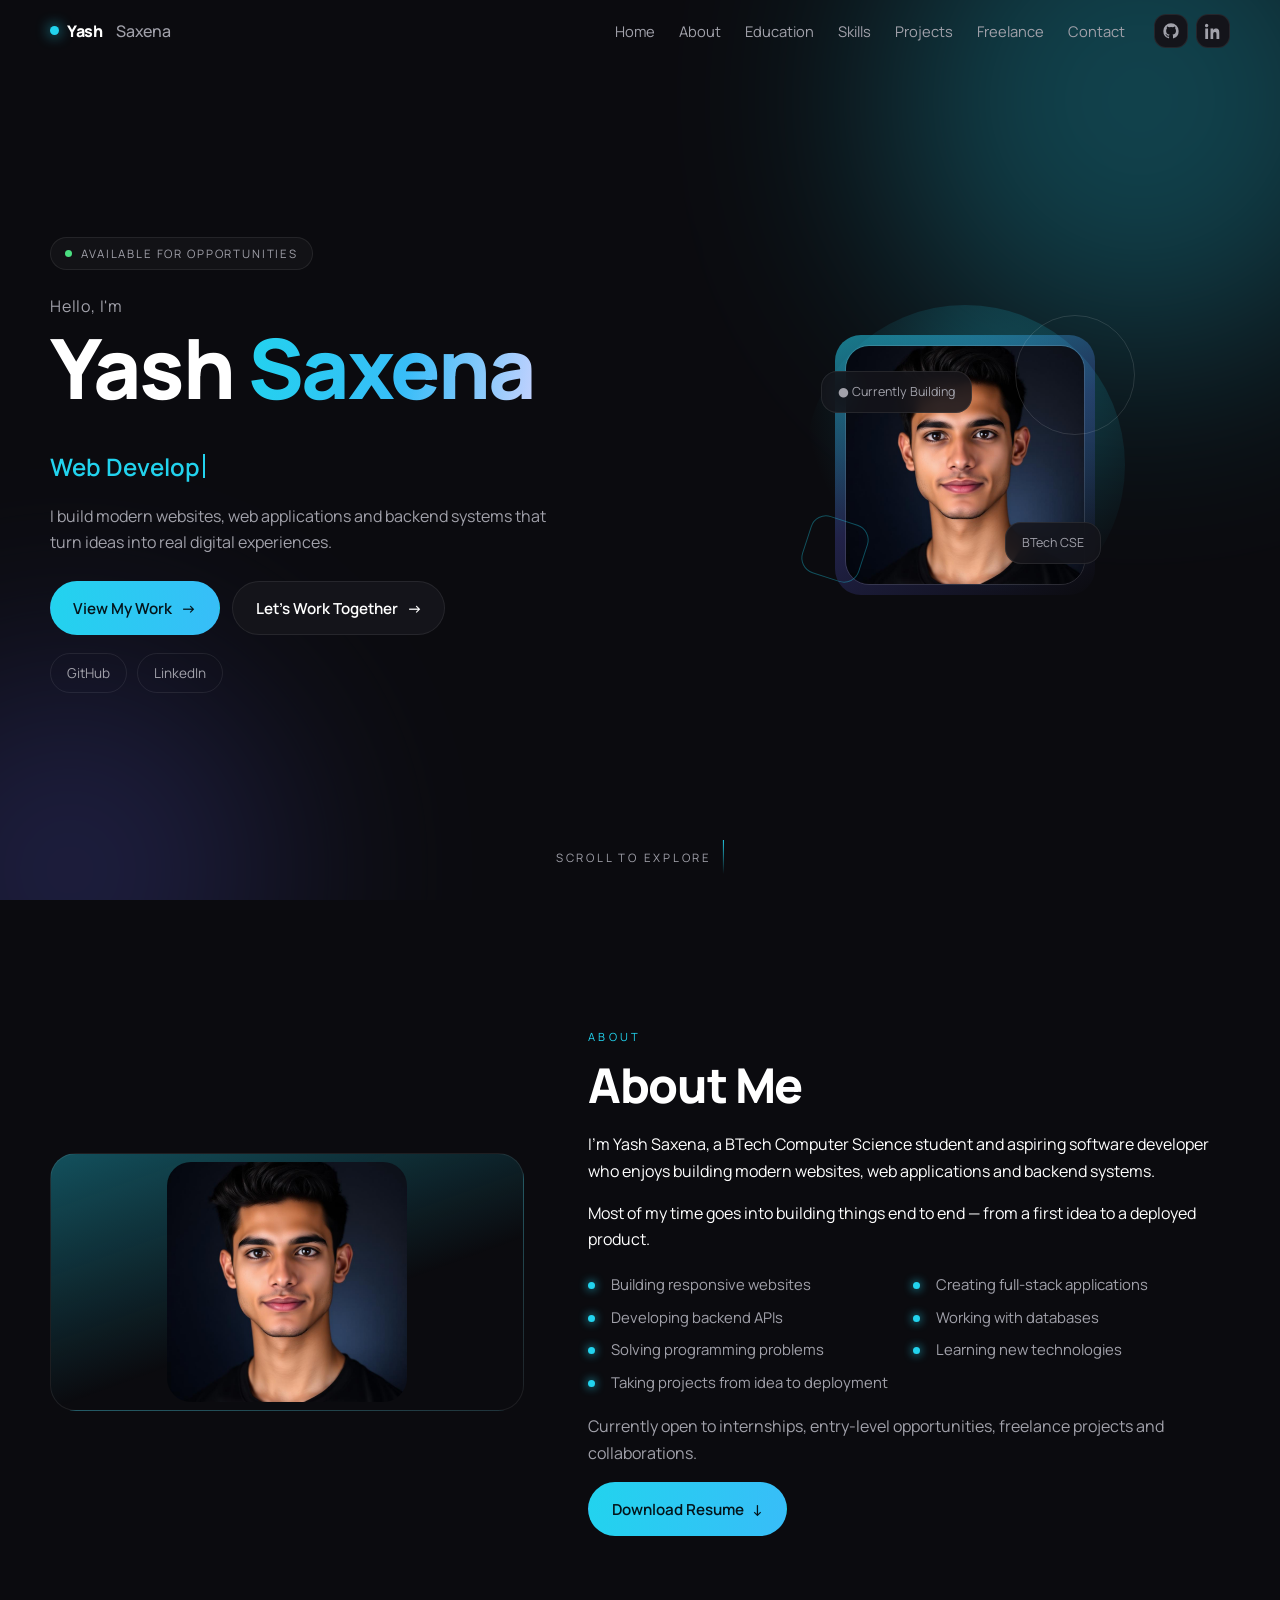
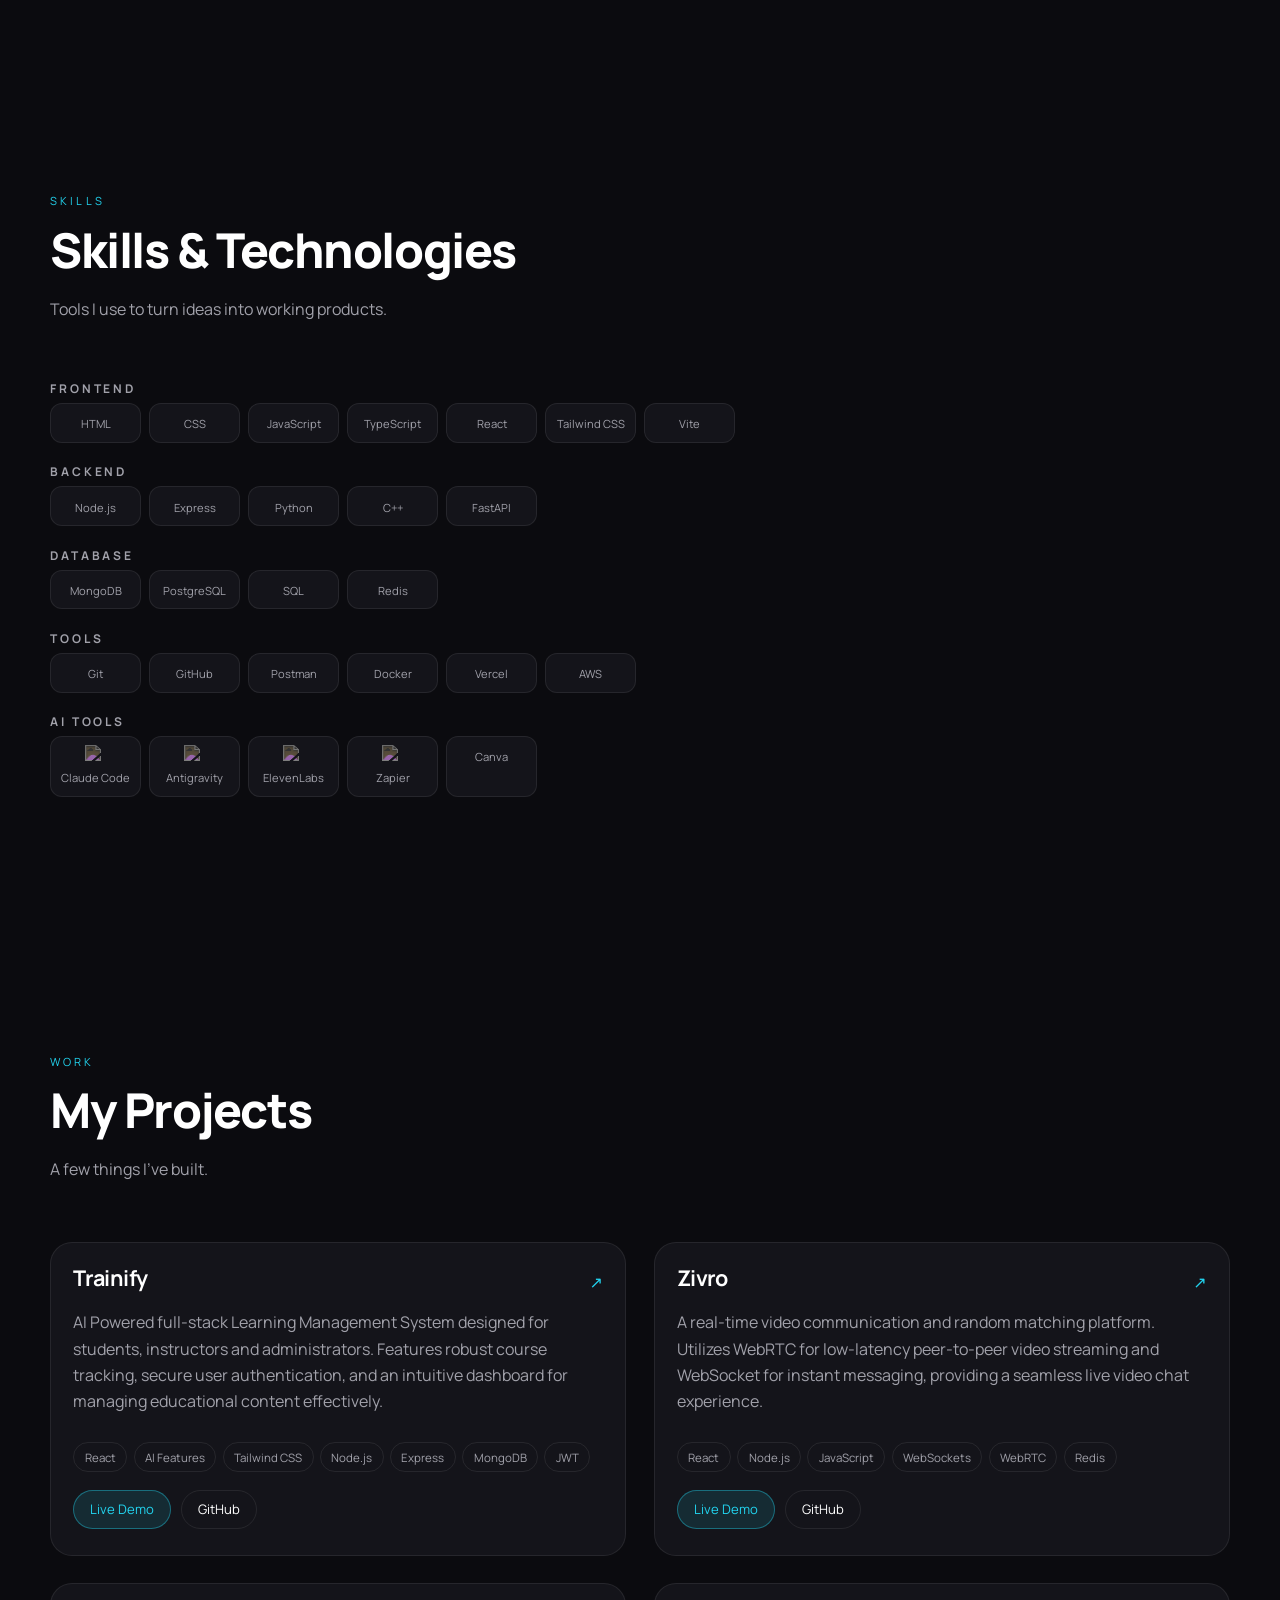
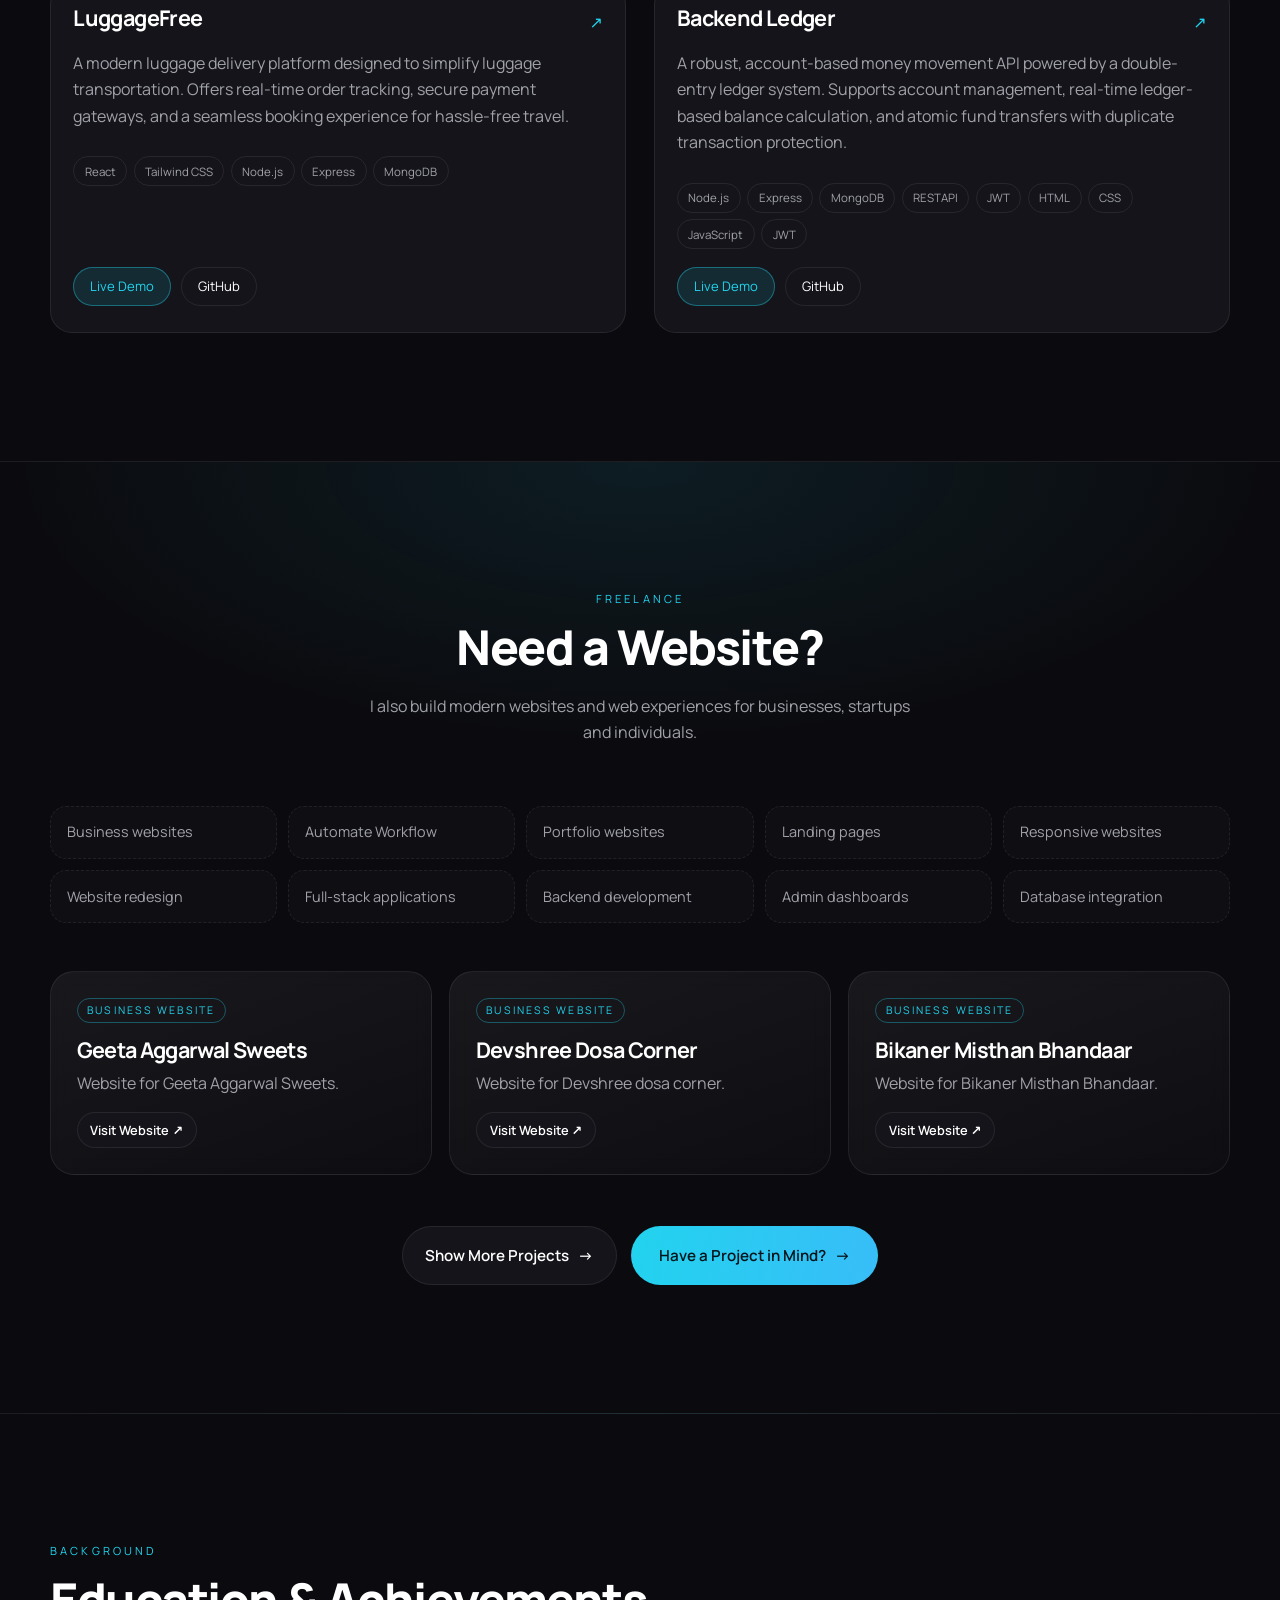
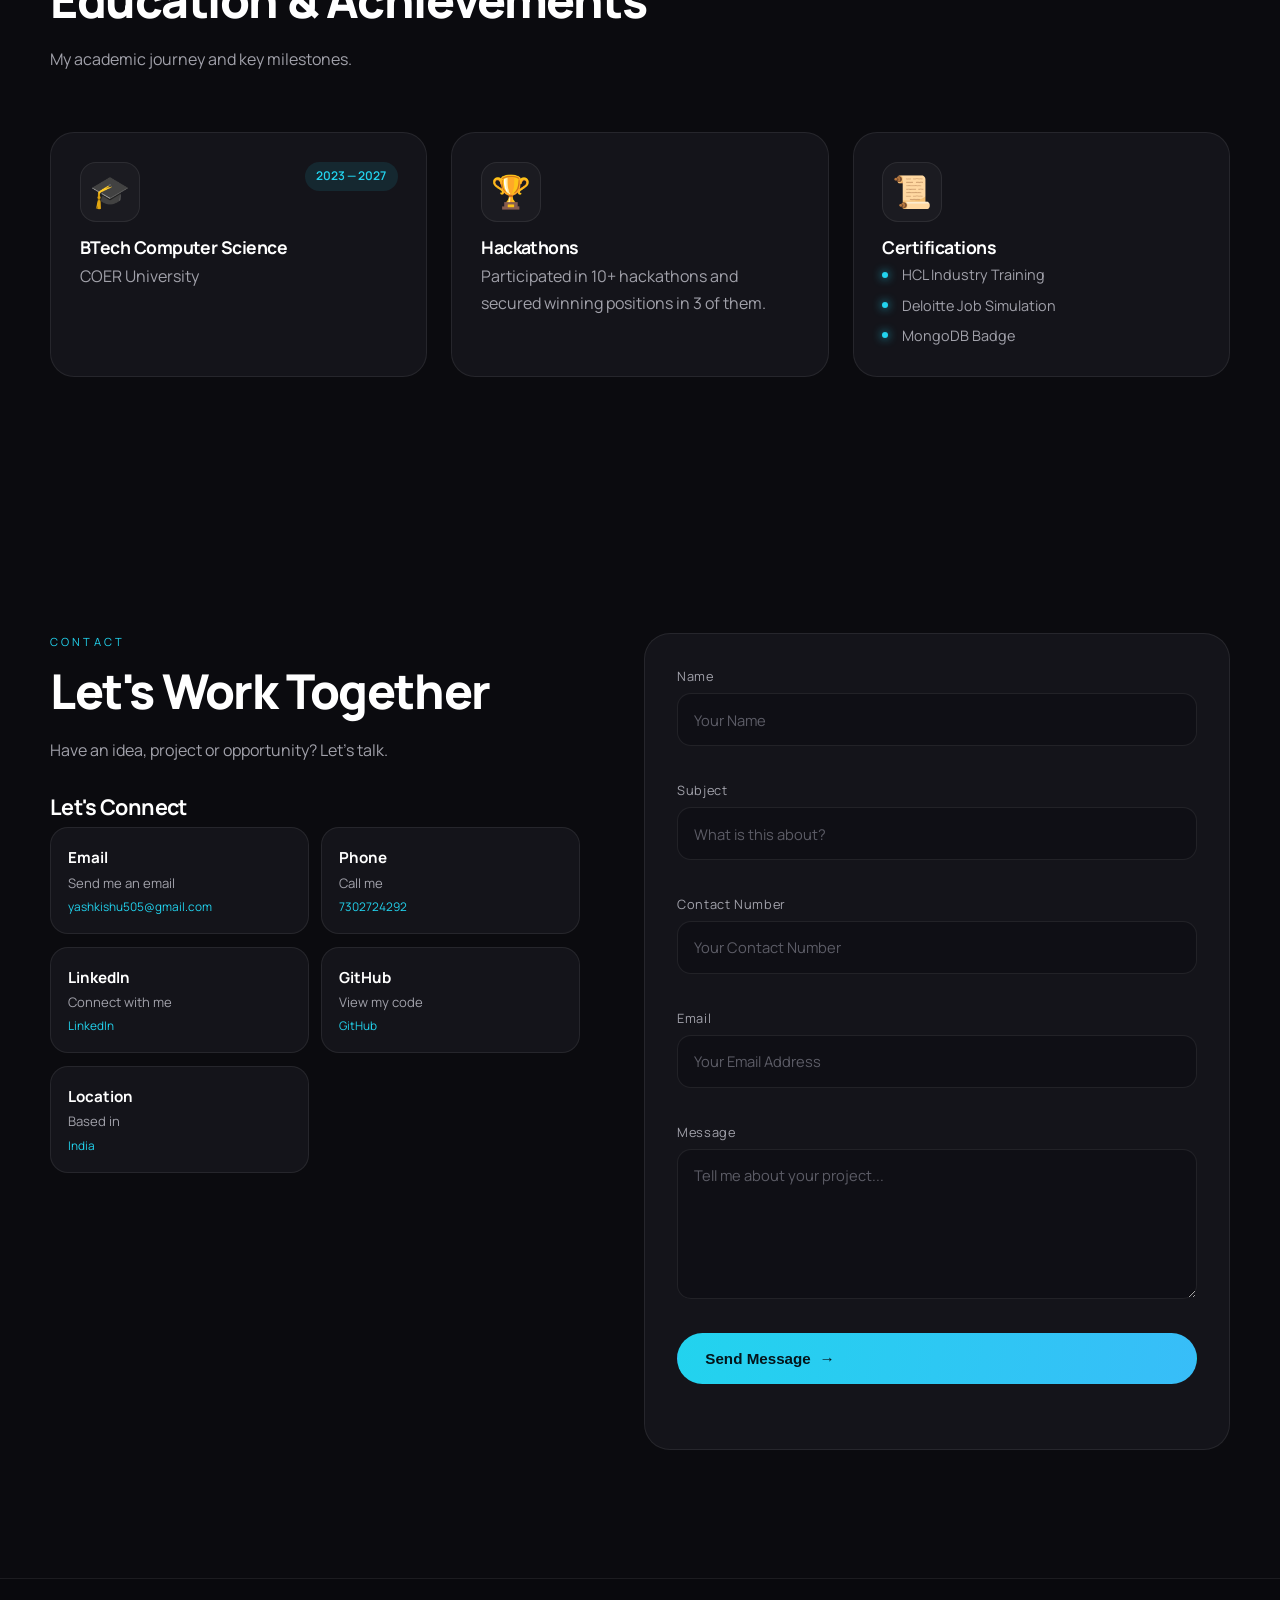
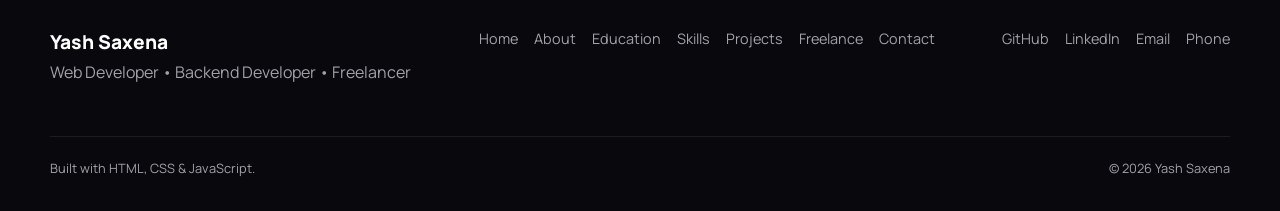
==== index.html @ 35fc0c4a "intial adding files" ====
<!DOCTYPE html>
<html lang="en">
<head>
<meta charset="utf-8" />
<meta name="viewport" content="width=device-width, initial-scale=1" />
<title>Yash Saxena — Web &amp; Backend Developer, Freelancer</title>
<meta name="description" content="Portfolio of Yash Saxena, a BTech CSE student building modern websites, web applications and backend systems. Available for internships and freelance projects." />
<meta name="author" content="Yash Saxena" />
<meta name="keywords" content="Yash Saxena, web developer, backend developer, freelancer, portfolio, BTech CSE, React, Node.js, India" />
<meta name="robots" content="index, follow" />
<meta name="theme-color" content="#0b0b12" />
<link rel="canonical" href="/portfolio/index.html" />

<meta property="og:site_name" content="Yash Saxena" />
<meta property="og:title" content="Yash Saxena — Web &amp; Backend Developer, Freelancer" />
<meta property="og:description" content="Modern websites, web applications and backend systems, built from idea to deployment. Open to internships and freelance projects." />
<meta property="og:type" content="profile" />
<meta property="og:locale" content="en_US" />
<meta property="og:url" content="/portfolio/index.html" />
<meta property="og:image" content="https://id-preview--f3e024d6-1276-4866-9ede-a1b33bfe2ad9.lovable.app/portfolio/assets/og-cover.jpg" />
<meta property="og:image:width" content="1200" />
<meta property="og:image:height" content="630" />
<meta property="og:image:alt" content="Yash Saxena — Web Developer, Backend Developer, Freelancer" />
<meta property="profile:first_name" content="Yash" />
<meta property="profile:last_name" content="Saxena" />

<meta name="twitter:card" content="summary_large_image" />
<meta name="twitter:title" content="Yash Saxena — Web &amp; Backend Developer, Freelancer" />
<meta name="twitter:description" content="Modern websites, web applications and backend systems, built from idea to deployment." />
<meta name="twitter:image" content="https://id-preview--f3e024d6-1276-4866-9ede-a1b33bfe2ad9.lovable.app/portfolio/assets/og-cover.jpg" />
<meta name="twitter:image:alt" content="Yash Saxena — Web Developer, Backend Developer, Freelancer" />

<script type="application/ld+json">
{
  "@context": "https://schema.org",
  "@type": "Person",
  "name": "Yash Saxena",
  "jobTitle": "Web Developer, Backend Developer & Freelancer",
  "description": "BTech CSE student building modern websites, web applications and backend systems.",
  "image": "https://id-preview--f3e024d6-1276-4866-9ede-a1b33bfe2ad9.lovable.app/portfolio/assets/og-cover.jpg",
  "address": { "@type": "PostalAddress", "addressCountry": "IN" },
  "knowsAbout": ["Web Development", "Backend Development", "APIs", "Databases", "JavaScript"]
}
</script>
<link rel="preconnect" href="https://fonts.googleapis.com" />
<link rel="preconnect" href="https://fonts.gstatic.com" crossorigin />
<link href="https://fonts.googleapis.com/css2?family=Manrope:wght@400;500;600;700;800&display=swap" rel="stylesheet" />
<link rel="stylesheet" href="https://cdn.jsdelivr.net/gh/devicons/devicon@latest/devicon.min.css" />
<link rel="stylesheet" href="css/style.css" />
</head>
<body>
<a class="skip-link" href="#main">Skip to content</a>

<header class="nav" id="nav">
  <div class="container nav__inner">
    <a class="brand" href="#home"><span class="brand__dot"></span> Yash<span class="brand__thin">Saxena</span></a>
    <nav class="nav__links" id="navLinks" aria-label="Primary">
      <a href="#home">Home</a>
      <a href="#about">About</a>
      <a href="#education">Education</a>
      <a href="#skills">Skills</a>
      <a href="#projects">Projects</a>
      <a href="#freelance">Freelance</a>
      <a href="#contact">Contact</a>
      <div class="nav__socials">
        <a href="https://github.com/yashsaxena18" target="_blank" aria-label="GitHub" class="icon-btn"><svg viewBox="0 0 24 24" aria-hidden="true"><path d="M12 .5A11.5 11.5 0 0 0 .5 12a11.5 11.5 0 0 0 7.86 10.92c.58.1.79-.25.79-.56v-2c-3.2.7-3.88-1.37-3.88-1.37-.53-1.34-1.3-1.7-1.3-1.7-1.05-.72.08-.7.08-.7 1.17.08 1.78 1.2 1.78 1.2 1.04 1.78 2.72 1.27 3.38.97.1-.75.4-1.27.73-1.56-2.55-.29-5.23-1.28-5.23-5.68 0-1.26.45-2.29 1.19-3.09-.12-.29-.52-1.46.11-3.05 0 0 .97-.31 3.18 1.18a11 11 0 0 1 5.8 0c2.2-1.49 3.17-1.18 3.17-1.18.63 1.59.23 2.76.11 3.05.74.8 1.19 1.83 1.19 3.09 0 4.41-2.69 5.38-5.25 5.67.41.36.78 1.06.78 2.14v3.17c0 .31.2.67.8.56A11.5 11.5 0 0 0 23.5 12 11.5 11.5 0 0 0 12 .5z"/></svg></a>
        <a href="https://www.linkedin.com/in/yash-saxena18/" target="_blank" aria-label="LinkedIn" class="icon-btn"><svg viewBox="0 0 24 24" aria-hidden="true"><path d="M4.98 3.5A2.5 2.5 0 1 1 0 3.5a2.5 2.5 0 0 1 4.98 0zM.4 8.3h4.2V24H.4zM8.3 8.3h4v2.15h.06c.56-1.02 1.94-2.1 4-2.1 4.27 0 5.06 2.7 5.06 6.22V24h-4.2v-6.7c0-1.6-.03-3.65-2.28-3.65-2.28 0-2.63 1.73-2.63 3.53V24H8.3z"/></svg></a>
      </div>
    </nav>
    <button class="burger" id="burger" aria-label="Open menu" aria-expanded="false" aria-controls="navLinks"><span></span><span></span></button>
  </div>
</header>

<main id="main">

<!-- HERO -->
<section class="hero" id="home">
  <div class="orb orb--1" aria-hidden="true"></div>
  <div class="orb orb--2" aria-hidden="true"></div>
  <div class="container hero__grid">
    <div class="hero__copy">
      <span class="badge reveal"><span class="pulse"></span> Available for opportunities</span>
      <p class="hero__hello reveal">Hello, I'm</p>
      <h1 class="hero__name reveal">Yash <span class="grad">Saxena</span></h1>
      <p class="hero__roles reveal" aria-live="polite"><span id="role"></span><span class="caret"></span></p>
      <p class="hero__intro reveal">I build modern websites, web applications and backend systems that turn ideas into real digital experiences.</p>
      <div class="hero__actions reveal">
        <a href="#projects" class="btn btn--primary">View My Work <span class="arrow">→</span></a>
        <a href="#contact" class="btn btn--ghost">Let's Work Together <span class="arrow">→</span></a>
      </div>
      <div class="hero__socials reveal">
        <a href="https://github.com/yashsaxena18" target="_blank" class="chip">GitHub</a>
        <a href="https://www.linkedin.com/in/yash-saxena18/" target="_blank" class="chip">LinkedIn</a>
      </div>
    </div>
    <div class="hero__media reveal">
      <div class="portrait">
        <img src="assets/profile.jpg" alt="Portrait of Yash Saxena" data-fallback="Yash Saxena" />
        <span class="portrait__glow" aria-hidden="true"></span>
      </div>
      <div class="float-card float-card--a">● Currently Building</div>
      <div class="float-card float-card--b">BTech CSE</div>
      <span class="deco deco--ring" aria-hidden="true"></span>
      <span class="deco deco--sq" aria-hidden="true"></span>
    </div>
  </div>
  <a href="#about" class="scroll-hint" aria-label="Scroll to explore">Scroll to explore <span></span></a>
</section>

<!-- ABOUT -->
<section class="section" id="about">
  <div class="container about__grid">
    <div class="about__media reveal">
      <div class="frame"><img src="assets/profile.jpg" alt="Yash Saxena working" loading="lazy" data-fallback="Yash Saxena" /></div>
    </div>
    <div class="about__copy reveal">
      <p class="eyebrow">About</p>
      <h2>About Me</h2>
      <p>I'm Yash Saxena, a BTech Computer Science student and aspiring software developer who enjoys building modern websites, web applications and backend systems.</p>
      <p>Most of my time goes into building things end to end — from a first idea to a deployed product.</p>
      <ul class="ticks">
        <li>Building responsive websites</li>
        <li>Creating full-stack applications</li>
        <li>Developing backend APIs</li>
        <li>Working with databases</li>
        <li>Solving programming problems</li>
        <li>Learning new technologies</li>
        <li>Taking projects from idea to deployment</li>
      </ul>
      <p class="muted">Currently open to internships, entry-level opportunities, freelance projects and collaborations.</p>
      <a class="btn btn--primary" href="assets/Yash-Saxena-Resume.pdf" download>Download Resume <span class="arrow">↓</span></a>
    </div>
  </div>
</section>

<!-- SKILLS -->
<section class="section" id="skills">
  <div class="container">
    <div class="head reveal">
      <p class="eyebrow">Skills</p>
      <h2>Skills &amp; Technologies</h2>
      <p class="sub">Tools I use to turn ideas into working products.</p>
    </div>
    <div class="skills" id="skillsRoot"></div>
  </div>
</section>

<!-- PROJECTS -->
<section class="section" id="projects">
  <div class="container">
    <div class="head reveal">
      <p class="eyebrow">Work</p>
      <h2>My Projects</h2>
      <p class="sub">A few things I've built.</p>
    </div>
    <div class="projects" id="projectsRoot"></div>
  </div>
</section>

<!-- FREELANCE -->
<section class="section section--freelance" id="freelance">
  <div class="container">
    <div class="head head--center reveal">
      <p class="eyebrow">Freelance</p>
      <h2>Need a Website?</h2>
      <p class="sub">I also build modern websites and web experiences for businesses, startups and individuals.</p>
    </div>
    <div class="services reveal" id="servicesRoot"></div>
    <div class="fcards" id="freelanceRoot"></div>
    <div class="fcta reveal">
      <a class="btn btn--ghost" href="freelance-projects.html">Show More Projects <span class="arrow">→</span></a>
      <a class="btn btn--primary btn--lg" href="#contact">Have a Project in Mind? <span class="arrow">→</span></a>
    </div>
  </div>
</section>

<!-- EDUCATION -->
<section class="section" id="education">
  <div class="container">
    <div class="head reveal">
      <p class="eyebrow">Background</p>
      <h2>Education &amp; Achievements</h2>
      <p class="sub">My academic journey and key milestones.</p>
    </div>
    <div class="edu-grid">
      <div class="edu-card reveal">
        <div class="edu-card__icon">🎓</div>
        <h3>BTech Computer Science</h3>
        <p class="muted">COER University</p>
        <span class="edu-card__date">2023 — 2027</span>
      </div>
      <div class="edu-card reveal">
        <div class="edu-card__icon">🏆</div>
        <h3>Hackathons</h3>
        <p class="muted">Participated in 10+ hackathons and secured winning positions in 3 of them.</p>
      </div>
      <div class="edu-card reveal">
        <div class="edu-card__icon">📜</div>
        <h3>Certifications</h3>
        <ul class="edu-list muted">
          <li>HCL Industry Training</li>
          <li>Deloitte Job Simulation</li>
          <li>MongoDB Badge</li>
        </ul>
      </div>
    </div>
  </div>
</section>

<!-- CONTACT -->
<section class="section" id="contact">
  <div class="container contact__grid">
    <div class="reveal">
      <p class="eyebrow">Contact</p>
      <h2>Let's Work Together</h2>
      <p class="sub">Have an idea, project or opportunity? Let's talk.</p>
      <h3 class="connect-title">Let's Connect</h3>
      <div class="social-cards">
        <a class="social-card" href="mailto:yashkishu505@gmail.com"><strong>Email</strong><span>Send me an email</span><em>yashkishu505@gmail.com</em></a>
        <a class="social-card" href="tel:+917302724292"><strong>Phone</strong><span>Call me</span><em>7302724292</em></a>
        <a class="social-card" href="https://www.linkedin.com/in/yash-saxena18/" target="_blank"><strong>LinkedIn</strong><span>Connect with me</span><em>LinkedIn</em></a>
        <a class="social-card" href="https://github.com/yashsaxena18" target="_blank"><strong>GitHub</strong><span>View my code</span><em>GitHub</em></a>
        <div class="social-card social-card--static"><strong>Location</strong><span>Based in</span><em>India</em></div>
      </div>
    </div>
    <form class="form reveal" id="contactForm" novalidate>
      <div class="field"><label for="name">Name</label><input id="name" name="name" type="text" placeholder="Your Name" autocomplete="name" /><small class="err" data-err="name"></small></div>
      <div class="field"><label for="subject">Subject</label><input id="subject" name="subject" type="text" placeholder="What is this about?" /><small class="err" data-err="subject"></small></div>
      <div class="field"><label for="phone">Contact Number</label><input id="phone" name="phone" type="tel" placeholder="Your Contact Number" autocomplete="tel" /><small class="err" data-err="phone"></small></div>
      <div class="field"><label for="email">Email</label><input id="email" name="email" type="email" placeholder="Your Email Address" autocomplete="email" /><small class="err" data-err="email"></small></div>
      <div class="field"><label for="message">Message</label><textarea id="message" name="message" rows="5" placeholder="Tell me about your project..."></textarea><small class="err" data-err="message"></small></div>
      <button class="btn btn--primary btn--lg" type="submit">Send Message <span class="arrow">→</span></button>
      <p class="formnote" id="formNote" role="status"></p>
    </form>
  </div>
</section>

</main>

<footer class="footer">
  <div class="container footer__inner">
    <div>
      <p class="footer__name">Yash Saxena</p>
      <p class="muted">Web Developer • Backend Developer • Freelancer</p>
    </div>
    <nav class="footer__links" aria-label="Footer">
      <a href="#home">Home</a><a href="#about">About</a><a href="#education">Education</a><a href="#skills">Skills</a>
      <a href="#projects">Projects</a><a href="#freelance">Freelance</a><a href="#contact">Contact</a>
    </nav>
    <div class="footer__social">
      <a href="https://github.com/yashsaxena18" target="_blank">GitHub</a><a href="https://www.linkedin.com/in/yash-saxena18/" target="_blank">LinkedIn</a><a href="mailto:yashkishu505@gmail.com">Email</a><a href="tel:+917302724292">Phone</a>
    </div>
  </div>
  <div class="container footer__bottom">
    <span>Built with HTML, CSS &amp; JavaScript.</span>
    <span>© 2026 Yash Saxena</span>
  </div>
</footer>

<script src="js/script.js"></script>
</body>
</html>
---- css/style.css ----
:root{
  --bg:#0b0b0f;
  --card:#14141a;
  --card-2:#17171f;
  --text:#ffffff;
  --muted:#a1a1aa;
  --accent:#22d3ee;
  --accent-2:#38bdf8;
  --line:rgba(255,255,255,.08);
  --radius:22px;
  --shadow:0 30px 80px -40px rgba(0,0,0,.9);
  --maxw:1180px;
}
*{box-sizing:border-box}
html{scroll-behavior:smooth;scroll-padding-top:90px}
body{
  margin:0;background:var(--bg);color:var(--text);
  font-family:"Manrope",system-ui,-apple-system,"Segoe UI",sans-serif;
  line-height:1.65;-webkit-font-smoothing:antialiased;overflow-x:hidden;
}
img{max-width:100%;display:block}
a{color:inherit;text-decoration:none}
h1,h2,h3{line-height:1.1;letter-spacing:-.03em;margin:0 0 .4em}
h2{font-size:clamp(1.9rem,4.2vw,3rem);font-weight:800}
h3{font-size:clamp(1.1rem,2vw,1.35rem);font-weight:700}
p{margin:0 0 1rem}
.muted{color:var(--muted)}
.container{width:min(100% - 2.5rem,var(--maxw));margin-inline:auto}
.section{padding:clamp(70px,10vw,130px) 0}
.eyebrow{text-transform:uppercase;letter-spacing:.28em;font-size:.7rem;color:var(--accent);margin-bottom:.8rem}
.sub{color:var(--muted);max-width:56ch}
.head{margin-bottom:clamp(32px,5vw,60px)}
.head--center{text-align:center;margin-inline:auto}
.head--center .sub{margin-inline:auto}
.grad{background:linear-gradient(100deg,var(--accent),var(--accent-2) 55%,#c7d2fe);-webkit-background-clip:text;background-clip:text;color:transparent}
.skip-link{position:absolute;left:-999px;top:0;background:var(--accent);color:#04141a;padding:.6rem 1rem;z-index:99}
.skip-link:focus{left:1rem;top:1rem}
:focus-visible{outline:2px solid var(--accent);outline-offset:3px;border-radius:8px}

/* NAV */
.nav{position:fixed;inset:0 0 auto 0;z-index:50;padding:14px 0;transition:.35s}
.nav.is-stuck{background:rgba(11,11,15,.72);backdrop-filter:blur(16px);border-bottom:1px solid var(--line);padding:8px 0}
.nav__inner{display:flex;align-items:center;justify-content:space-between;gap:1rem}
.brand{font-weight:800;letter-spacing:-.02em;display:flex;align-items:center;gap:.5rem}
.brand__thin{color:var(--muted);font-weight:500;margin-left:.35rem}
.brand__dot{width:9px;height:9px;border-radius:50%;background:var(--accent);box-shadow:0 0 14px var(--accent)}
.nav__links{display:flex;align-items:center;gap:1.5rem;font-size:.92rem;color:var(--muted)}
.nav__links a:hover{color:var(--text)}
.nav__socials{display:flex;gap:.5rem;margin-left:.3rem}
.icon-btn{width:34px;height:34px;display:grid;place-items:center;border-radius:12px;border:1px solid var(--line);background:var(--card);transition:.25s}
.icon-btn svg{width:16px;height:16px;fill:var(--muted);transition:.25s}
.icon-btn:hover{border-color:var(--accent);transform:translateY(-2px)}
.icon-btn:hover svg{fill:var(--accent)}
.burger{display:none;background:var(--card);border:1px solid var(--line);border-radius:12px;width:42px;height:42px;cursor:pointer}
.burger span{display:block;width:18px;height:2px;background:var(--text);margin:4px auto;transition:.3s}
.burger[aria-expanded="true"] span:first-child{transform:translateY(3px) rotate(45deg)}
.burger[aria-expanded="true"] span:last-child{transform:translateY(-3px) rotate(-45deg)}

/* BUTTONS */
.btn{display:inline-flex;align-items:center;gap:.55rem;padding:.85rem 1.4rem;border-radius:999px;font-weight:600;font-size:.95rem;border:1px solid transparent;transition:.3s;cursor:pointer}
.btn--lg{padding:1rem 1.7rem}
.btn--primary{background:linear-gradient(100deg,var(--accent),var(--accent-2));color:#04141a}
.btn--primary:hover{transform:translateY(-3px);box-shadow:0 18px 40px -18px var(--accent)}
.btn--ghost{border-color:var(--line);background:var(--card);color:var(--text)}
.btn--ghost:hover{border-color:var(--accent);transform:translateY(-3px)}
.btn .arrow{transition:transform .3s}
.btn:hover .arrow{transform:translateX(4px)}
.chip{padding:.5rem 1rem;border:1px solid var(--line);border-radius:999px;font-size:.85rem;color:var(--muted);transition:.25s}
.chip:hover{color:var(--text);border-color:var(--accent)}

/* HERO */
.hero{position:relative;min-height:100svh;display:flex;flex-direction:column;justify-content:center;padding:120px 0 90px;overflow:hidden}
.orb{position:absolute;border-radius:50%;filter:blur(110px);opacity:.28;pointer-events:none}
.orb--1{width:520px;height:520px;background:var(--accent);top:-160px;right:-120px}
.orb--2{width:420px;height:420px;background:#6366f1;bottom:-180px;left:-140px;opacity:.22}
.hero__grid{display:grid;grid-template-columns:1.05fr .95fr;gap:clamp(2rem,5vw,4.5rem);align-items:center;position:relative}
.badge{display:inline-flex;align-items:center;gap:.55rem;padding:.4rem .9rem;border:1px solid var(--line);border-radius:999px;font-size:.72rem;letter-spacing:.16em;text-transform:uppercase;color:var(--muted);background:rgba(255,255,255,.03)}
.pulse{width:7px;height:7px;border-radius:50%;background:#4ade80;box-shadow:0 0 0 0 rgba(74,222,128,.6);animation:pulse 2.2s infinite}
@keyframes pulse{70%{box-shadow:0 0 0 10px rgba(74,222,128,0)}100%{box-shadow:0 0 0 0 rgba(74,222,128,0)}}
.hero__hello{margin:1.4rem 0 .2rem;color:var(--muted);letter-spacing:.05em}
.hero__name{font-size:clamp(2.8rem,7.5vw,5.2rem);font-weight:800}
.hero__roles{font-size:clamp(1.05rem,2.4vw,1.5rem);font-weight:600;color:var(--accent);min-height:1.6em}
.caret{display:inline-block;width:2px;height:1em;background:var(--accent);margin-left:3px;vertical-align:-2px;animation:blink 1s steps(2) infinite}
@keyframes blink{50%{opacity:0}}
.hero__intro{color:var(--muted);max-width:50ch;margin-top:.8rem}
.hero__actions{display:flex;flex-wrap:wrap;gap:.8rem;margin:1.6rem 0 1.1rem}
.hero__socials{display:flex;gap:.6rem}
.hero__media{position:relative;justify-self:center}
.portrait{position:relative;border-radius:26px;padding:10px;background:linear-gradient(150deg,rgba(34,211,238,.55),rgba(99,102,241,.25),transparent);animation:float 7s ease-in-out infinite}
.portrait img{border-radius:24px;object-fit:cover;width:240px;height:240px;margin:auto;border:1px solid rgba(255,255,255,.12)}
.portrait__glow{position:absolute;inset:-30px;border-radius:50%;background:radial-gradient(circle at 60% 30%,rgba(34,211,238,.28),transparent 65%);z-index:-1}
@keyframes float{50%{transform:translateY(-16px)}}
.float-card{position:absolute;background:rgba(20,20,26,.85);backdrop-filter:blur(12px);border:1px solid var(--line);border-radius:16px;padding:.6rem 1rem;font-size:.78rem;color:var(--muted);box-shadow:var(--shadow)}
.float-card--a{left:-14px;top:14%;animation:float 6s ease-in-out infinite}
.float-card--b{right:-6px;bottom:12%;animation:float 8s ease-in-out infinite}
.deco{position:absolute;pointer-events:none}
.deco--ring{width:120px;height:120px;border:1px solid rgba(255,255,255,.12);border-radius:50%;right:-40px;top:-20px}
.deco--sq{width:60px;height:60px;border:1px solid rgba(34,211,238,.35);border-radius:16px;left:-30px;bottom:6%;transform:rotate(18deg)}
.scroll-hint{position:absolute;bottom:26px;left:50%;transform:translateX(-50%);font-size:.72rem;letter-spacing:.24em;text-transform:uppercase;color:var(--muted);display:flex;align-items:center;gap:.7rem}
.scroll-hint span{width:1px;height:34px;background:linear-gradient(var(--accent),transparent);animation:float 2.4s ease-in-out infinite}

/* ABOUT */
.about__grid{display:grid;grid-template-columns:.85fr 1.15fr;gap:clamp(2rem,5vw,4rem);align-items:center}
.frame{position:relative;border-radius:26px;padding:8px;background:linear-gradient(160deg,rgba(34,211,238,.35),transparent 60%);border:1px solid var(--line)}
.frame img{border-radius:24px;object-fit:cover;width:240px;height:240px;margin:auto}
.ticks{list-style:none;padding:0;margin:1.2rem 0;display:grid;grid-template-columns:repeat(auto-fit,minmax(220px,1fr));gap:.5rem}
.ticks li{color:var(--muted);font-size:.93rem;padding-left:1.4rem;position:relative}
.ticks li::before{content:"";position:absolute;left:0;top:.7em;width:7px;height:7px;border-radius:50%;background:var(--accent);box-shadow:0 0 10px var(--accent)}

/* EDUCATION */
.edu-grid{display:grid;grid-template-columns:repeat(auto-fit,minmax(250px,1fr));gap:1.5rem}
.edu-card{background:var(--card);border:1px solid var(--line);border-radius:24px;padding:1.8rem;transition:.35s;position:relative}
.edu-card:hover{transform:translateY(-5px);border-color:rgba(34,211,238,.4)}
.edu-card__icon{font-size:2rem;margin-bottom:1rem;background:rgba(255,255,255,.03);width:60px;height:60px;display:flex;align-items:center;justify-content:center;border-radius:16px;border:1px solid var(--line)}
.edu-card h3{margin-bottom:.4rem;font-size:1.1rem}
.edu-card__date{position:absolute;top:1.8rem;right:1.8rem;font-size:.75rem;padding:.3rem .7rem;background:rgba(34,211,238,.1);color:var(--accent);border-radius:999px;font-weight:600}
.edu-list{list-style:none;padding:0;margin:0;display:flex;flex-direction:column;gap:.4rem}
.edu-list li{position:relative;padding-left:1.2rem;font-size:.9rem}
.edu-list li::before{content:"";position:absolute;left:0;top:.6em;width:6px;height:6px;border-radius:50%;background:var(--accent);box-shadow:0 0 10px var(--accent)}

/* SKILLS */
.skills{display:grid;gap:clamp(1rem,2vw,1.4rem)}
.skillgroup__title{font-size:.75rem;letter-spacing:.24em;text-transform:uppercase;color:var(--muted);margin-bottom:.5rem}
.skillgrid{display:grid;grid-template-columns:repeat(auto-fill,minmax(85px,1fr));gap:.5rem}
.skill{background:var(--card);border:1px solid var(--line);border-radius:12px;padding:.5rem .3rem;text-align:center;transition:.35s;font-size:.7rem;color:var(--muted)}
.skill i, .skill img{font-size:1.3rem;display:block;margin:0 auto .2rem;transition:.35s;color:var(--text)}
.skill:hover{transform:translateY(-4px);border-color:rgba(34,211,238,.5);background:var(--card-2);color:var(--text);box-shadow:0 15px 35px -25px var(--accent)}
.skill:hover i{transform:scale(1.14)}

/* PROJECTS */
.projects{display:grid;grid-template-columns:repeat(2,1fr);gap:clamp(1rem,2.4vw,1.7rem)}
.project{grid-column:span 1;background:var(--card);border:1px solid var(--line);border-radius:var(--radius);overflow:hidden;transition:.4s;display:flex;flex-direction:column}
.project:nth-child(4n+1),.project:nth-child(4n+4){grid-column:span 1}
.project:hover{transform:translateY(-8px);border-color:rgba(34,211,238,.45);box-shadow:var(--shadow)}
.project__img{position:relative;overflow:hidden;aspect-ratio:16/10;background:#101017}
.project__img img{width:100%;height:100%;object-fit:cover;transition:transform .7s cubic-bezier(.2,.8,.2,1)}
.project:hover .project__img img{transform:scale(1.07)}
.project__img::after{content:"";position:absolute;inset:0;background:linear-gradient(to top,rgba(11,11,15,.85),transparent 55%);opacity:.7;transition:.4s}
.project:hover .project__img::after{opacity:1}
.project__body{padding:1.4rem 1.4rem 1.6rem;display:flex;flex-direction:column;gap:.7rem;flex:1}
.project__top{display:flex;align-items:center;justify-content:space-between;gap:1rem}
.project__top .arrow{color:var(--accent);transition:transform .3s}
.project:hover .project__top .arrow{transform:translate(4px,-4px)}
.tags{display:flex;flex-wrap:wrap;gap:.4rem}
.tag{font-size:.72rem;padding:.28rem .65rem;border-radius:999px;border:1px solid var(--line);color:var(--muted);transition:.3s}
.project:hover .tag{border-color:rgba(34,211,238,.35);color:#d4d4d8}
.project__links{display:flex;gap:.6rem;margin-top:auto;padding-top:.4rem}
.project__links a{font-size:.82rem;padding:.5rem 1rem;border-radius:999px;border:1px solid var(--line);transition:.3s}
.project__links a:first-child{background:rgba(34,211,238,.12);border-color:rgba(34,211,238,.4);color:var(--accent)}
.project__links a:hover{transform:translateY(-2px);border-color:var(--accent)}

/* FREELANCE */
.section--freelance{position:relative;background:radial-gradient(900px 400px at 50% 0%,rgba(34,211,238,.09),transparent 70%);border-block:1px solid var(--line)}
.services{display:grid;grid-template-columns:repeat(auto-fit,minmax(200px,1fr));gap:.7rem;margin-bottom:clamp(2rem,4vw,3rem)}
.service{border:1px dashed var(--line);border-radius:16px;padding:.85rem 1rem;color:var(--muted);font-size:.9rem;transition:.3s;background:rgba(255,255,255,.02)}
.service:hover{color:var(--text);border-color:var(--accent);transform:translateY(-3px)}
.fcards{display:grid;grid-template-columns:repeat(auto-fit,minmax(280px,1fr));gap:1.1rem}
.fcard{position:relative;padding:1.6rem;border-radius:24px;background:linear-gradient(160deg,rgba(255,255,255,.06),rgba(255,255,255,.015));border:1px solid var(--line);backdrop-filter:blur(10px);transition:.4s;overflow:hidden;display:flex;flex-direction:column;align-items:flex-start;}
.fcard:hover{transform:translateY(-8px);border-color:rgba(34,211,238,.45)}
.fcard::before{content:"";position:absolute;width:180px;height:180px;background:radial-gradient(circle,rgba(34,211,238,.25),transparent 70%);top:-90px;right:-60px;opacity:0;transition:.5s}
.fcard:hover::before{opacity:1}
.fcard__label{font-size:.66rem;letter-spacing:.2em;text-transform:uppercase;color:var(--accent);border:1px solid rgba(34,211,238,.35);border-radius:999px;padding:.2rem .6rem;display:inline-block;margin-bottom:.9rem}
.fcta{display:flex;flex-wrap:wrap;gap:.9rem;justify-content:center;margin-top:clamp(2rem,4vw,3.2rem)}

/* CONTACT */
.contact__grid{display:grid;grid-template-columns:.95fr 1.05fr;gap:clamp(2rem,5vw,4rem);align-items:start}
.connect-title{margin-top:2rem}
.social-cards{display:grid;grid-template-columns:repeat(auto-fit,minmax(190px,1fr));gap:.8rem}
.social-card{background:var(--card);border:1px solid var(--line);border-radius:18px;padding:1.05rem;display:flex;flex-direction:column;gap:.15rem;transition:.3s}
.social-card strong{font-size:.95rem}
.social-card span{color:var(--muted);font-size:.82rem}
.social-card em{font-style:normal;font-size:.74rem;color:var(--accent);word-break:break-all}
.social-card:hover{transform:translateY(-4px);border-color:rgba(34,211,238,.45)}
.form{background:var(--card);border:1px solid var(--line);border-radius:26px;padding:clamp(1.3rem,3vw,2rem);display:grid;gap:1rem}
.field{display:grid;gap:.35rem}
.field label{font-size:.8rem;color:var(--muted);letter-spacing:.05em}
.field input,.field textarea{width:100%;background:#0f0f15;border:1px solid var(--line);border-radius:14px;padding:.85rem 1rem;color:var(--text);font:inherit;font-size:.92rem;transition:.25s;resize:vertical}
.field input::placeholder,.field textarea::placeholder{color:#5c5c66}
.field input:focus,.field textarea:focus{border-color:var(--accent);outline:none;box-shadow:0 0 0 4px rgba(34,211,238,.1)}
.field.invalid input,.field.invalid textarea{border-color:#f87171}
.err{color:#f87171;font-size:.76rem;min-height:1em}
.formnote{margin:0;font-size:.88rem;min-height:1.2em}
.formnote.ok{color:#4ade80}
.formnote.bad{color:#f87171}

/* FOOTER */
.footer{border-top:1px solid var(--line);padding:3rem 0 2rem;background:#09090d}
.footer__inner{display:flex;flex-wrap:wrap;gap:1.6rem;justify-content:space-between;align-items:flex-start}
.footer__name{font-weight:800;font-size:1.2rem;margin:0}
.footer__links{display:flex;flex-wrap:wrap;gap:1rem;color:var(--muted);font-size:.9rem}
.footer__links a:hover,.footer__social a:hover{color:var(--accent)}
.footer__social{display:flex;gap:1rem;color:var(--muted);font-size:.9rem}
.footer__bottom{display:flex;flex-wrap:wrap;justify-content:space-between;gap:.6rem;margin-top:2.2rem;padding-top:1.3rem;border-top:1px solid var(--line);color:var(--muted);font-size:.8rem}

/* PLACEHOLDER */
.img-fallback{display:grid;place-items:center;width:100%;height:100%;min-height:180px;background:linear-gradient(140deg,#16161d,#0f0f15);color:var(--muted);font-size:.85rem;letter-spacing:.16em;text-transform:uppercase;border-radius:inherit}

/* REVEAL */
.reveal{opacity:0;transform:translateY(28px) scale(.985);transition:opacity .8s cubic-bezier(.2,.8,.2,1),transform .8s cubic-bezier(.2,.8,.2,1)}
.reveal.in{opacity:1;transform:none}

@media (max-width:960px){
  .hero__grid,.about__grid,.contact__grid{grid-template-columns:1fr}
  .hero__grid{text-align:left}
  .hero__media{order:-1}
  .about__media{max-width:340px}
  .projects{grid-template-columns:1fr}
  .nav__links{position:fixed;inset:64px 1rem auto 1rem;flex-direction:column;align-items:flex-start;gap:1rem;background:rgba(16,16,22,.97);backdrop-filter:blur(18px);border:1px solid var(--line);border-radius:20px;padding:1.3rem;display:none}
  .nav__links.open{display:flex}
  .burger{display:block}
  .scroll-hint{display:none}
  .float-card--a{left:-6px}
}
@media (max-width:480px){
  .btn{width:100%;justify-content:center}
  .hero__socials .chip{flex:1;text-align:center}
  .project__links a{flex:1;text-align:center}
}
@media (prefers-reduced-motion:reduce){
  *,*::before,*::after{animation:none!important;transition-duration:.01ms!important}
  html{scroll-behavior:auto}
  .reveal{opacity:1;transform:none}
}
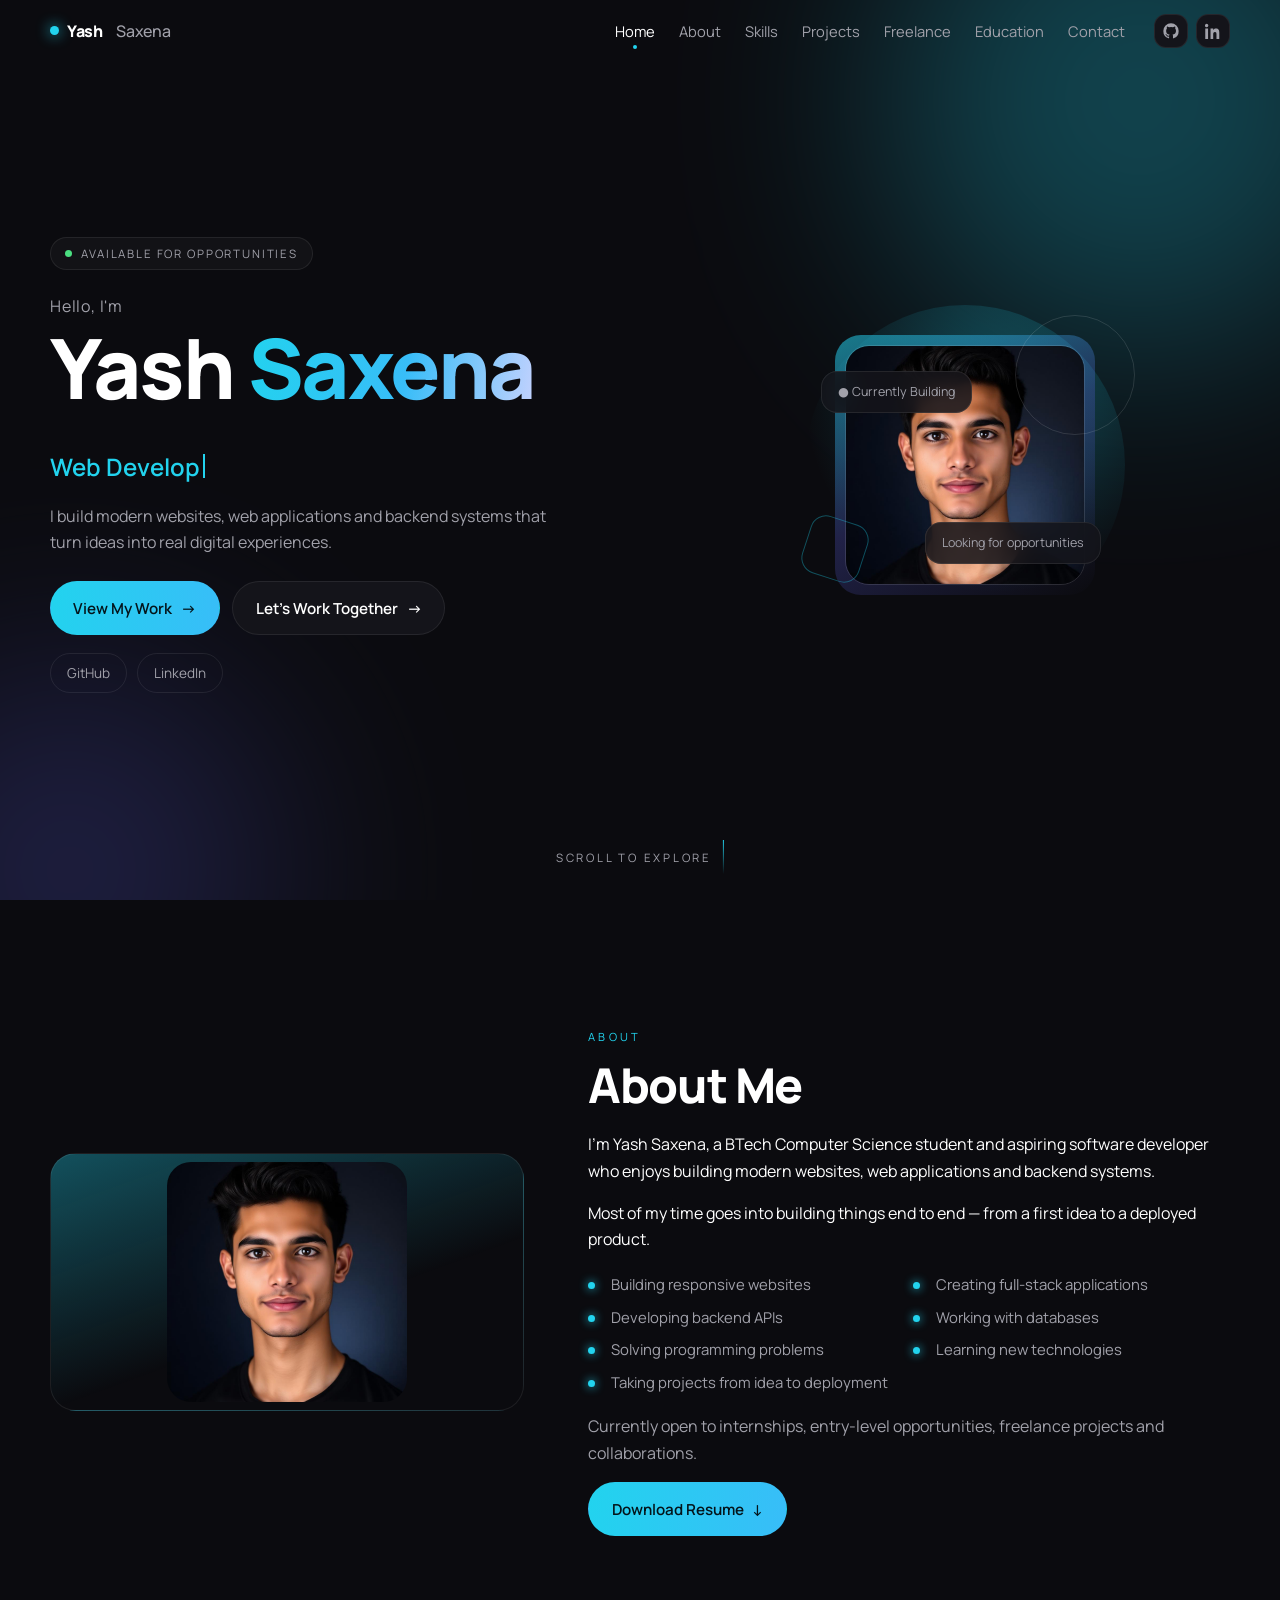
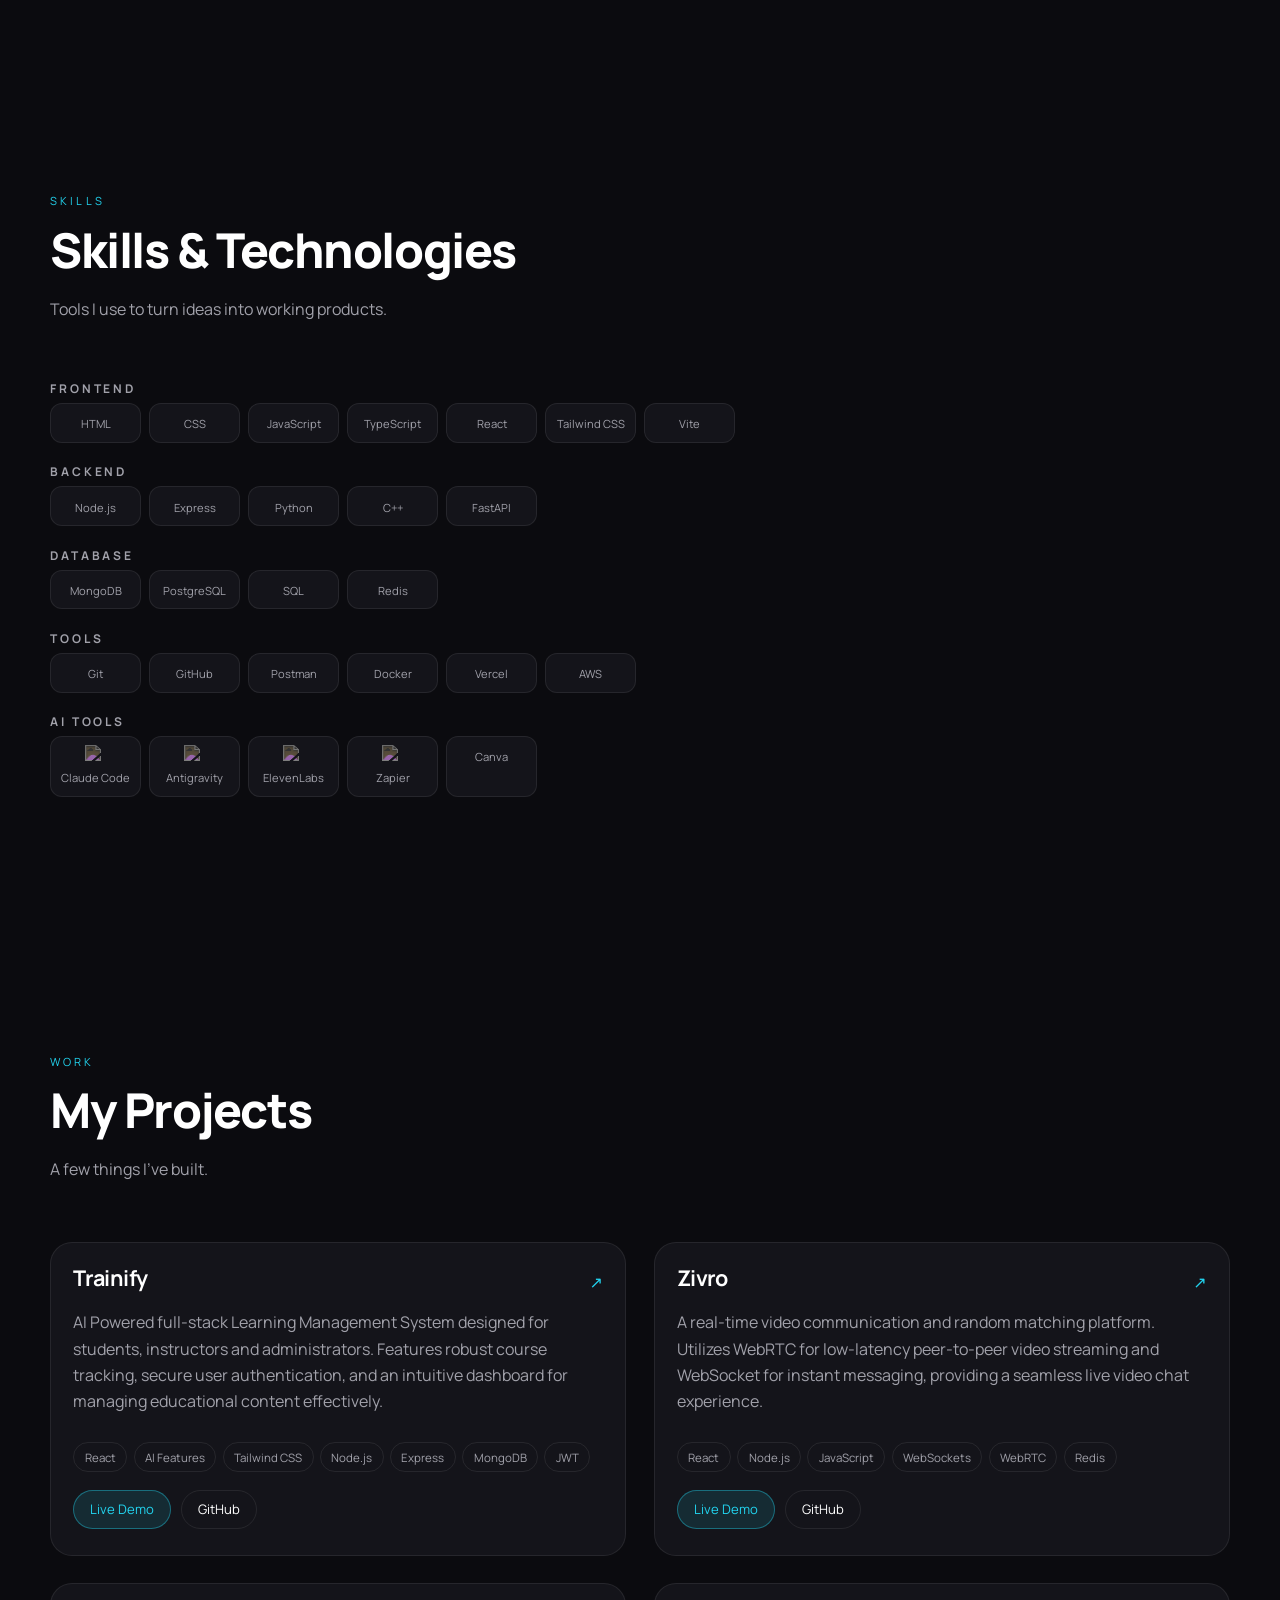
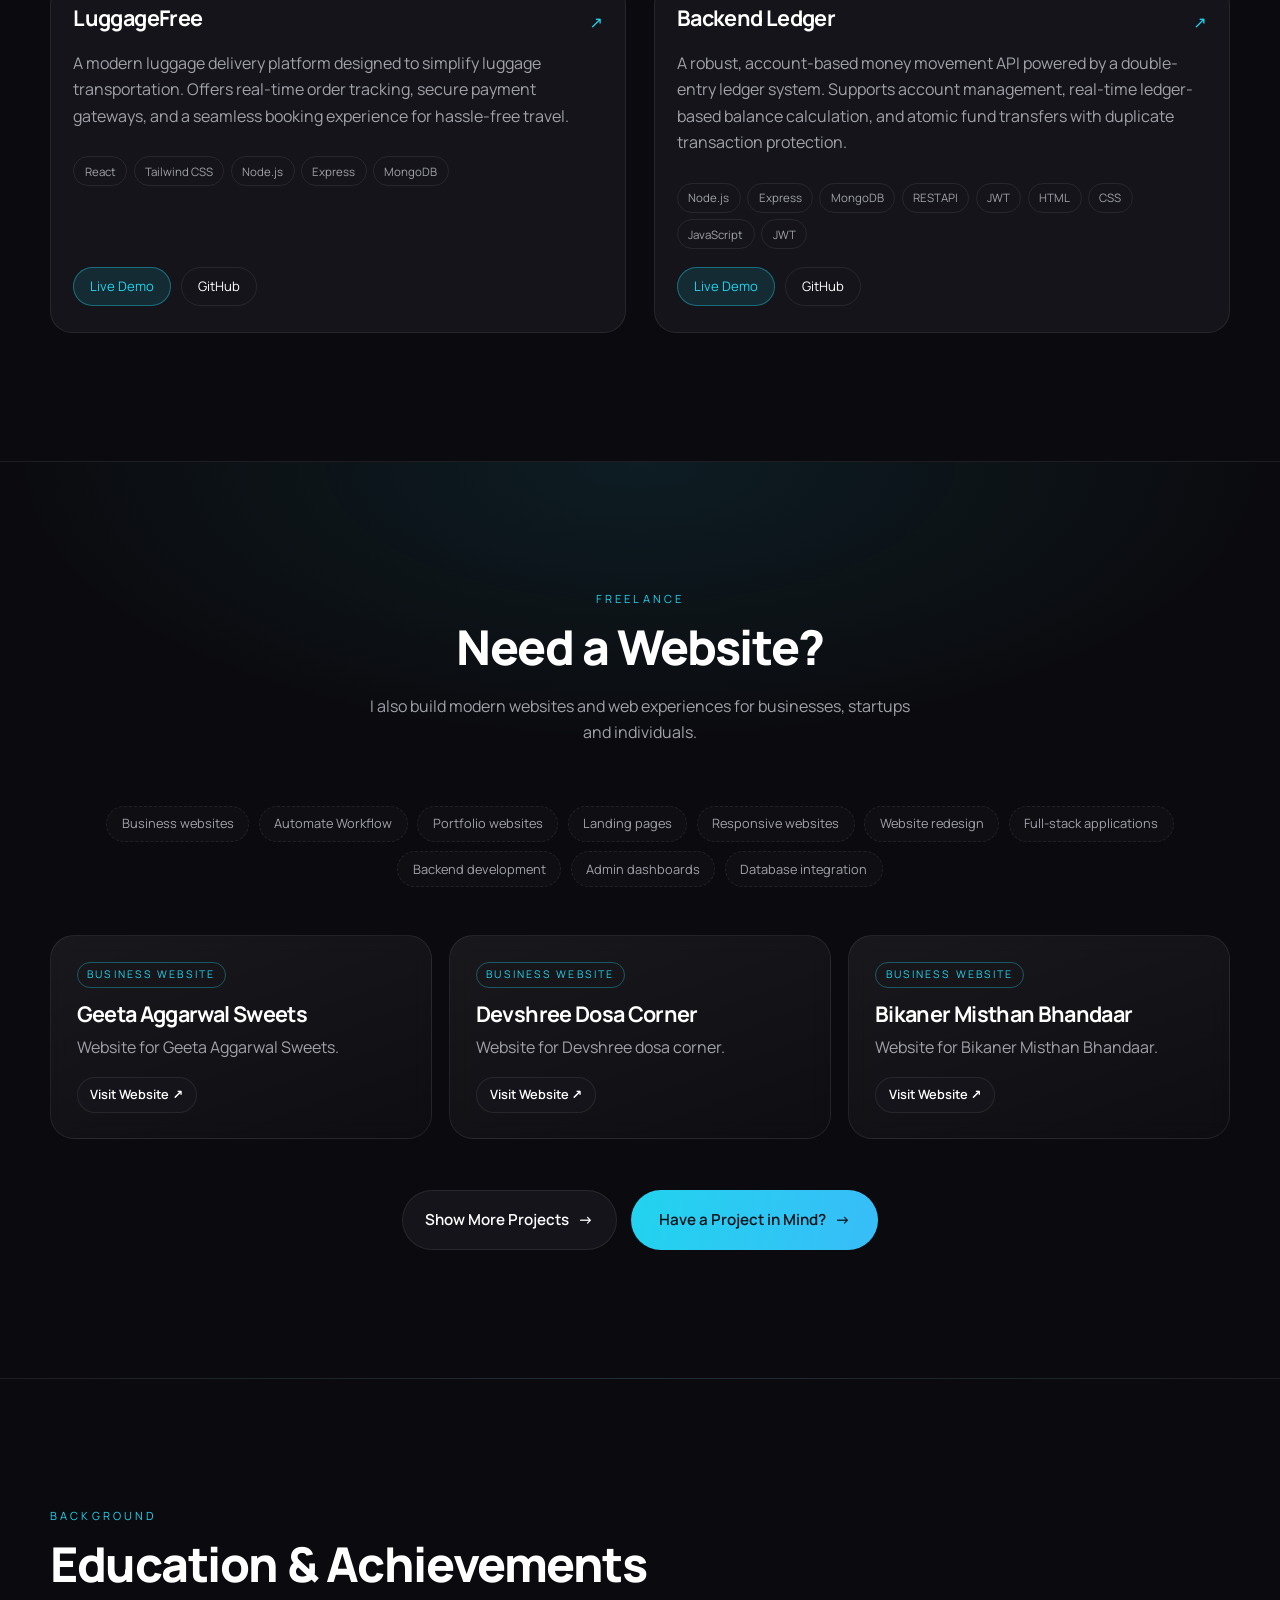
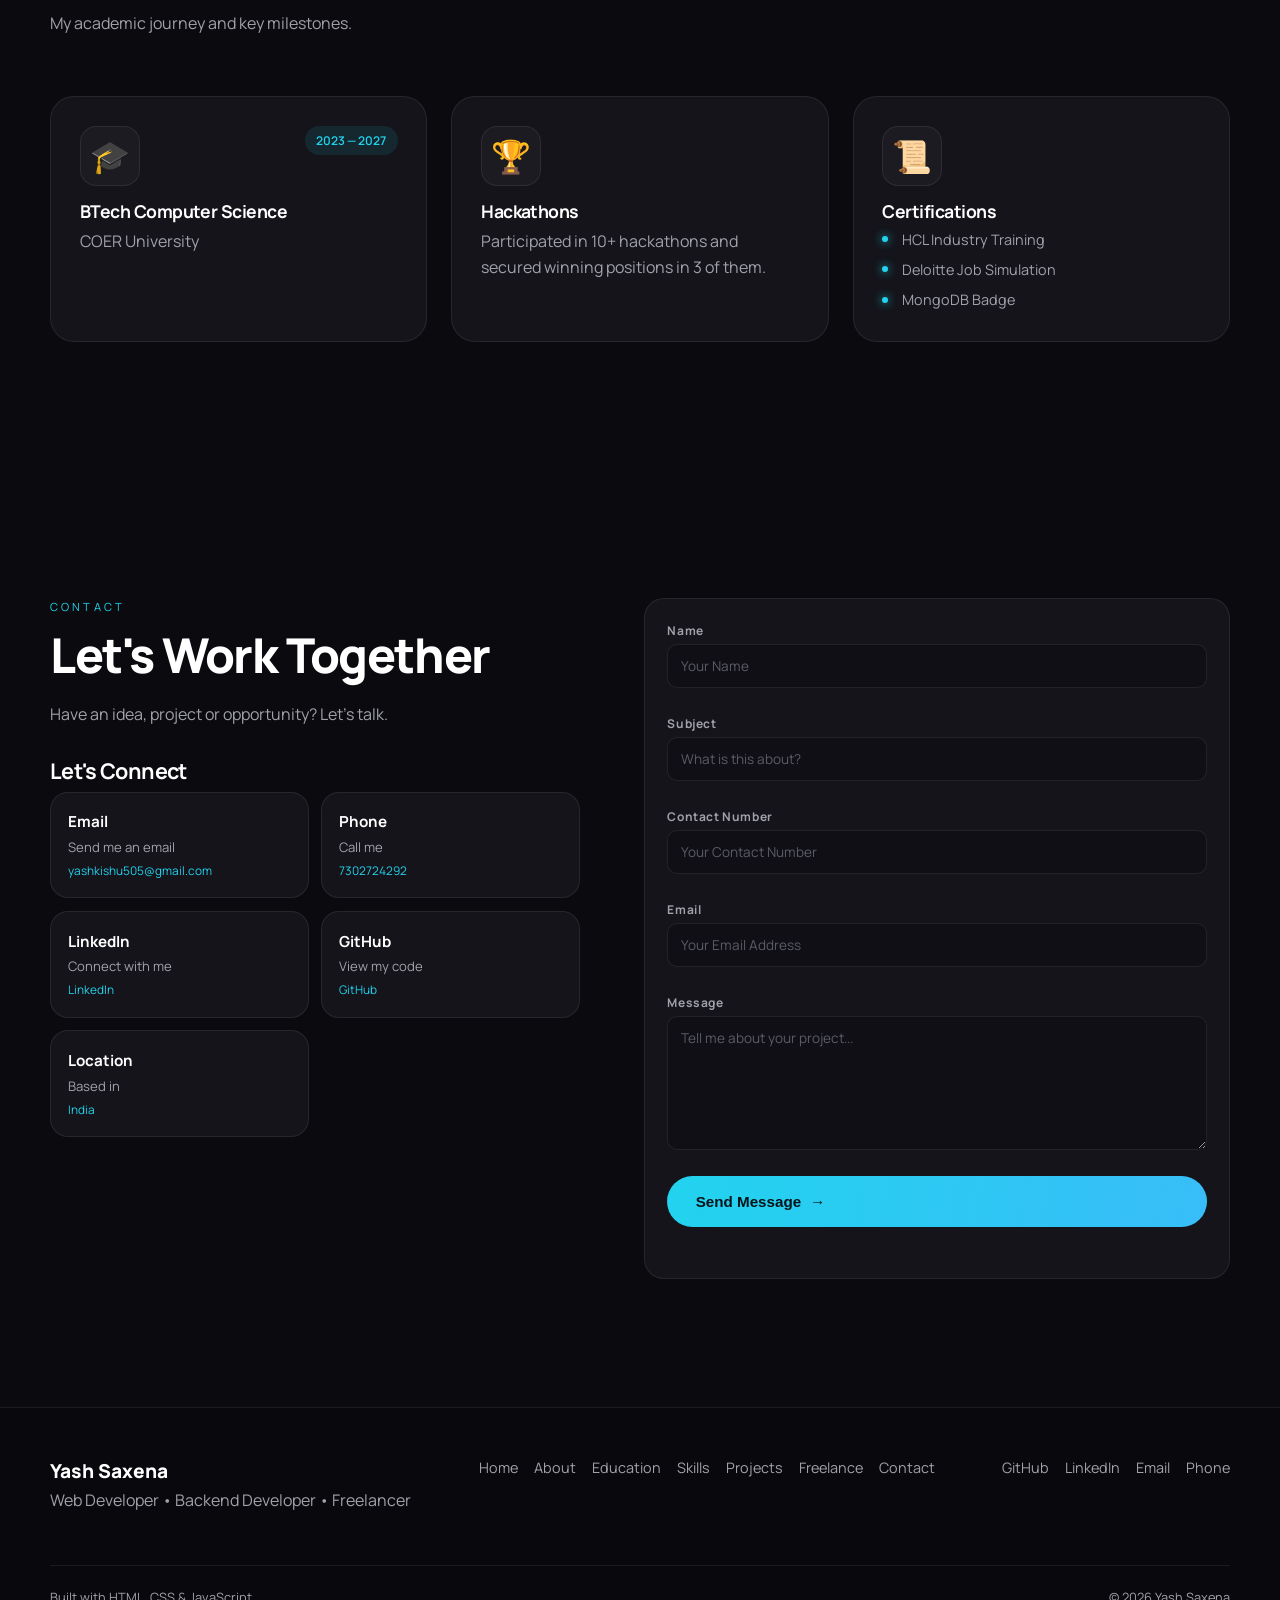
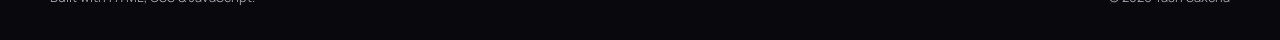
==== commit 1fd96ecf: "Changes done in Mobile layout" ====
--- a/index.html
+++ b/index.html
@@ -57,10 +57,10 @@
     <nav class="nav__links" id="navLinks" aria-label="Primary">
       <a href="#home">Home</a>
       <a href="#about">About</a>
-      <a href="#education">Education</a>
       <a href="#skills">Skills</a>
       <a href="#projects">Projects</a>
       <a href="#freelance">Freelance</a>
+      <a href="#education">Education</a>
       <a href="#contact">Contact</a>
       <div class="nav__socials">
         <a href="https://github.com/yashsaxena18" target="_blank" aria-label="GitHub" class="icon-btn"><svg viewBox="0 0 24 24" aria-hidden="true"><path d="M12 .5A11.5 11.5 0 0 0 .5 12a11.5 11.5 0 0 0 7.86 10.92c.58.1.79-.25.79-.56v-2c-3.2.7-3.88-1.37-3.88-1.37-.53-1.34-1.3-1.7-1.3-1.7-1.05-.72.08-.7.08-.7 1.17.08 1.78 1.2 1.78 1.2 1.04 1.78 2.72 1.27 3.38.97.1-.75.4-1.27.73-1.56-2.55-.29-5.23-1.28-5.23-5.68 0-1.26.45-2.29 1.19-3.09-.12-.29-.52-1.46.11-3.05 0 0 .97-.31 3.18 1.18a11 11 0 0 1 5.8 0c2.2-1.49 3.17-1.18 3.17-1.18.63 1.59.23 2.76.11 3.05.74.8 1.19 1.83 1.19 3.09 0 4.41-2.69 5.38-5.25 5.67.41.36.78 1.06.78 2.14v3.17c0 .31.2.67.8.56A11.5 11.5 0 0 0 23.5 12 11.5 11.5 0 0 0 12 .5z"/></svg></a>
@@ -99,7 +99,7 @@
         <span class="portrait__glow" aria-hidden="true"></span>
       </div>
       <div class="float-card float-card--a">● Currently Building</div>
-      <div class="float-card float-card--b">BTech CSE</div>
+      <div class="float-card float-card--b">Looking for opportunities</div>
       <span class="deco deco--ring" aria-hidden="true"></span>
       <span class="deco deco--sq" aria-hidden="true"></span>
     </div>
@@ -128,7 +128,7 @@
         <li>Taking projects from idea to deployment</li>
       </ul>
       <p class="muted">Currently open to internships, entry-level opportunities, freelance projects and collaborations.</p>
-      <a class="btn btn--primary" href="assets/Yash-Saxena-Resume.pdf" download>Download Resume <span class="arrow">↓</span></a>
+      <a class="btn btn--primary" href="assets/Flipkart%20Resume.pdf" download>Download Resume <span class="arrow">↓</span></a>
     </div>
   </div>
 </section>
--- a/css/style.css
+++ b/css/style.css
@@ -45,7 +45,9 @@
 .brand__thin{color:var(--muted);font-weight:500;margin-left:.35rem}
 .brand__dot{width:9px;height:9px;border-radius:50%;background:var(--accent);box-shadow:0 0 14px var(--accent)}
 .nav__links{display:flex;align-items:center;gap:1.5rem;font-size:.92rem;color:var(--muted)}
-.nav__links a:hover{color:var(--text)}
+.nav__links a{position:relative;transition:.3s}
+.nav__links a:hover,.nav__links a.active{color:var(--text)}
+.nav__links a.active::after{content:'';position:absolute;bottom:-6px;left:50%;transform:translateX(-50%);width:4px;height:4px;border-radius:50%;background:var(--accent)}
 .nav__socials{display:flex;gap:.5rem;margin-left:.3rem}
 .icon-btn{width:34px;height:34px;display:grid;place-items:center;border-radius:12px;border:1px solid var(--line);background:var(--card);transition:.25s}
 .icon-btn svg{width:16px;height:16px;fill:var(--muted);transition:.25s}
@@ -151,8 +153,8 @@
 
 /* FREELANCE */
 .section--freelance{position:relative;background:radial-gradient(900px 400px at 50% 0%,rgba(34,211,238,.09),transparent 70%);border-block:1px solid var(--line)}
-.services{display:grid;grid-template-columns:repeat(auto-fit,minmax(200px,1fr));gap:.7rem;margin-bottom:clamp(2rem,4vw,3rem)}
-.service{border:1px dashed var(--line);border-radius:16px;padding:.85rem 1rem;color:var(--muted);font-size:.9rem;transition:.3s;background:rgba(255,255,255,.02)}
+.services{display:flex;flex-wrap:wrap;justify-content:center;gap:.6rem;margin-bottom:clamp(2rem,4vw,3rem)}
+.service{border:1px dashed var(--line);border-radius:999px;padding:.4rem .9rem;color:var(--muted);font-size:.8rem;transition:.3s;background:rgba(255,255,255,.02)}
 .service:hover{color:var(--text);border-color:var(--accent);transform:translateY(-3px)}
 .fcards{display:grid;grid-template-columns:repeat(auto-fit,minmax(280px,1fr));gap:1.1rem}
 .fcard{position:relative;padding:1.6rem;border-radius:24px;background:linear-gradient(160deg,rgba(255,255,255,.06),rgba(255,255,255,.015));border:1px solid var(--line);backdrop-filter:blur(10px);transition:.4s;overflow:hidden;display:flex;flex-direction:column;align-items:flex-start;}
@@ -171,10 +173,10 @@
 .social-card span{color:var(--muted);font-size:.82rem}
 .social-card em{font-style:normal;font-size:.74rem;color:var(--accent);word-break:break-all}
 .social-card:hover{transform:translateY(-4px);border-color:rgba(34,211,238,.45)}
-.form{background:var(--card);border:1px solid var(--line);border-radius:26px;padding:clamp(1.3rem,3vw,2rem);display:grid;gap:1rem}
-.field{display:grid;gap:.35rem}
-.field label{font-size:.8rem;color:var(--muted);letter-spacing:.05em}
-.field input,.field textarea{width:100%;background:#0f0f15;border:1px solid var(--line);border-radius:14px;padding:.85rem 1rem;color:var(--text);font:inherit;font-size:.92rem;transition:.25s;resize:vertical}
+.form{background:var(--card);border:1px solid var(--line);border-radius:20px;padding:clamp(1rem,2vw,1.4rem);display:grid;gap:.7rem}
+.field{display:grid;gap:.2rem}
+.field label{font-weight:700;font-size:.75rem;color:var(--muted);letter-spacing:.05em}
+.field input,.field textarea{width:100%;background:#0f0f15;border:1px solid var(--line);border-radius:10px;padding:.6rem .8rem;color:var(--text);font:inherit;font-size:.85rem;transition:.25s;resize:vertical}
 .field input::placeholder,.field textarea::placeholder{color:#5c5c66}
 .field input:focus,.field textarea:focus{border-color:var(--accent);outline:none;box-shadow:0 0 0 4px rgba(34,211,238,.1)}
 .field.invalid input,.field.invalid textarea{border-color:#f87171}
@@ -200,11 +202,16 @@
 .reveal.in{opacity:1;transform:none}
 
 @media (max-width:960px){
-  .hero__grid,.about__grid,.contact__grid{grid-template-columns:1fr}
-  .hero__grid{text-align:left}
-  .hero__media{order:-1}
-  .about__media{max-width:340px}
+  .hero__grid,.about__grid,.contact__grid{grid-template-columns:1fr;gap:2.5rem}
+  .hero__grid{text-align:center;justify-items:center}
+  .hero__actions,.hero__socials{justify-content:center}
+  .hero__media{order:-1;transform:scale(0.85);margin-bottom:-1.5rem}
+  .about__media{max-width:340px;margin-inline:auto}
   .projects{grid-template-columns:1fr}
+  .fcards{grid-template-columns:1fr 1fr;gap:.7rem}
+  .fcard{padding:1.1rem}
+  .fcard h3{font-size:.95rem}
+  .fcard__label{font-size:.58rem;padding:.15rem .5rem;margin-bottom:.6rem}
   .nav__links{position:fixed;inset:64px 1rem auto 1rem;flex-direction:column;align-items:flex-start;gap:1rem;background:rgba(16,16,22,.97);backdrop-filter:blur(18px);border:1px solid var(--line);border-radius:20px;padding:1.3rem;display:none}
   .nav__links.open{display:flex}
   .burger{display:block}
@@ -215,6 +222,12 @@
   .btn{width:100%;justify-content:center}
   .hero__socials .chip{flex:1;text-align:center}
   .project__links a{flex:1;text-align:center}
+  .footer{padding:1.5rem 0 1rem;text-align:center}
+  .footer__inner{flex-direction:column;align-items:center;gap:.8rem}
+  .footer__name{font-size:1rem}
+  .footer__inner > div > p.muted{font-size:.7rem;margin:0}
+  .footer__links{justify-content:center;gap:.5rem;font-size:.7rem}
+  .footer__social,.footer__bottom{display:none}
 }
 @media (prefers-reduced-motion:reduce){
   *,*::before,*::after{animation:none!important;transition-duration:.01ms!important}
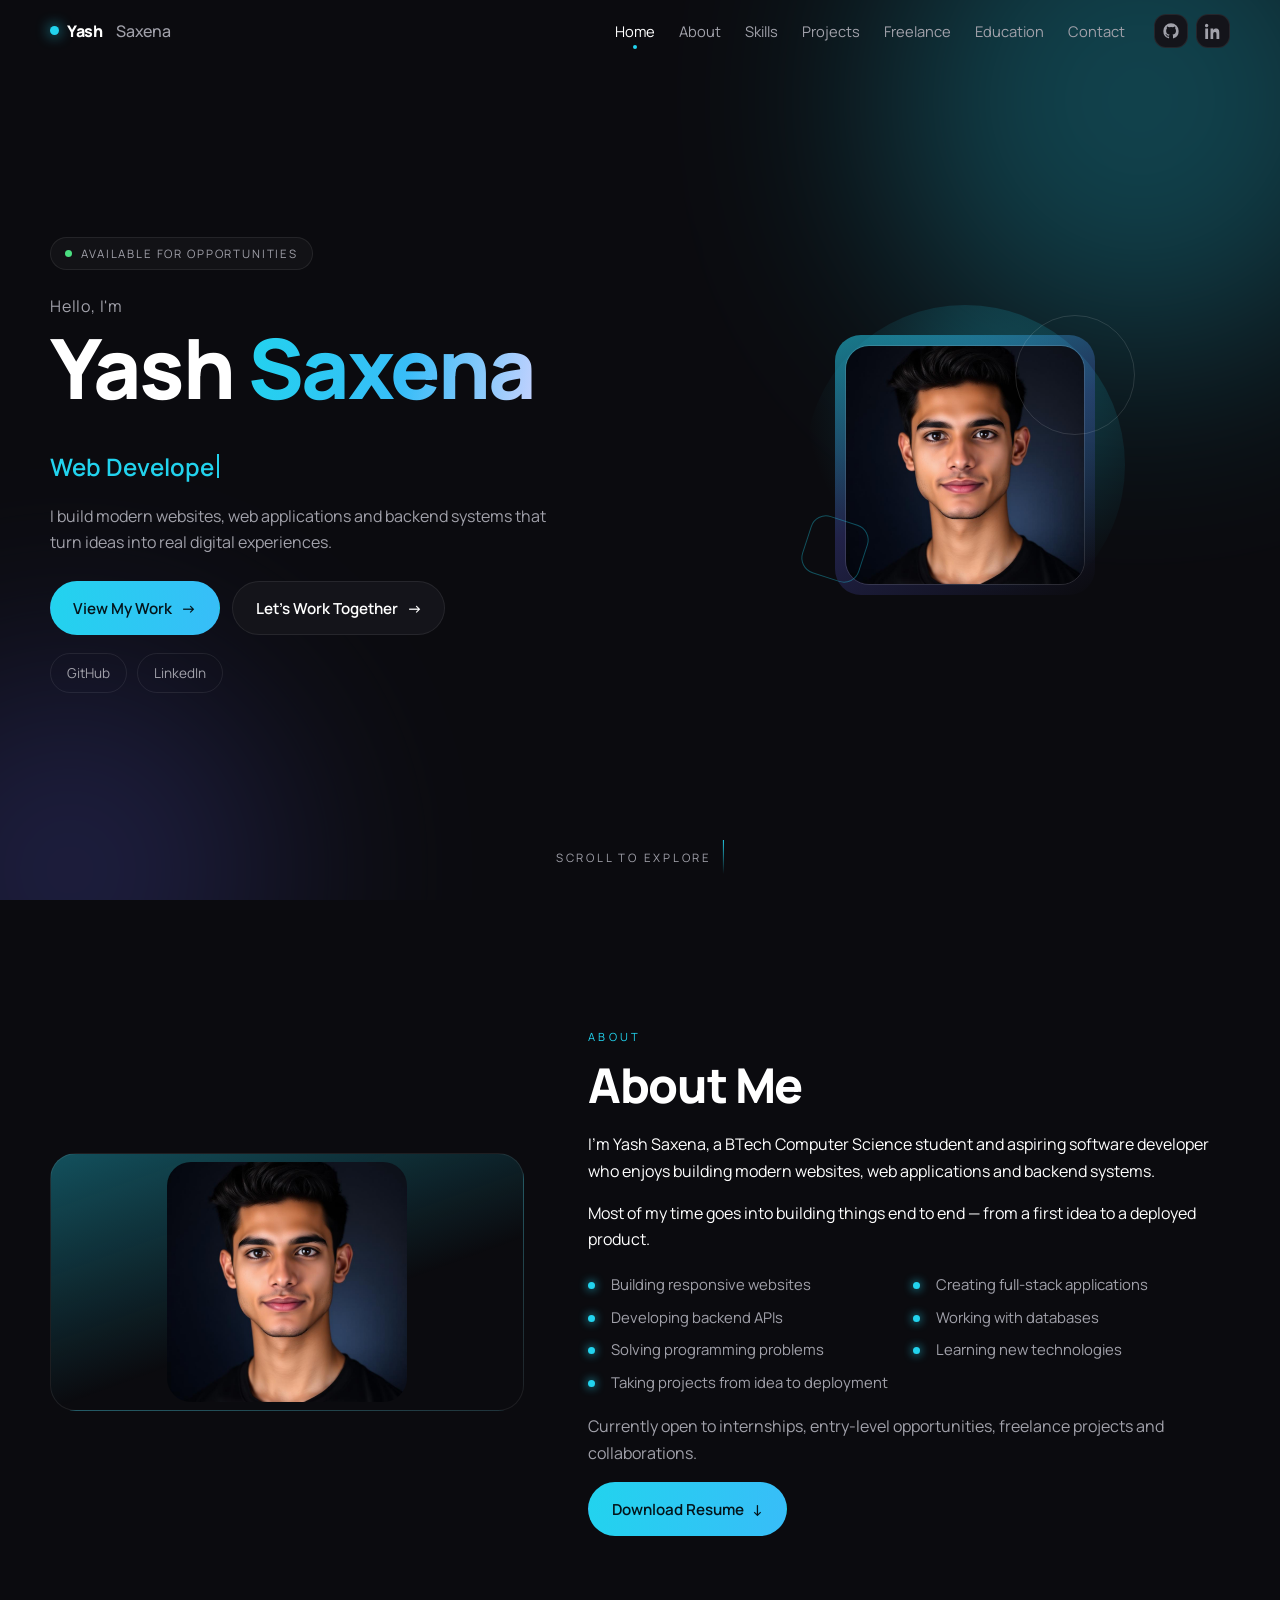
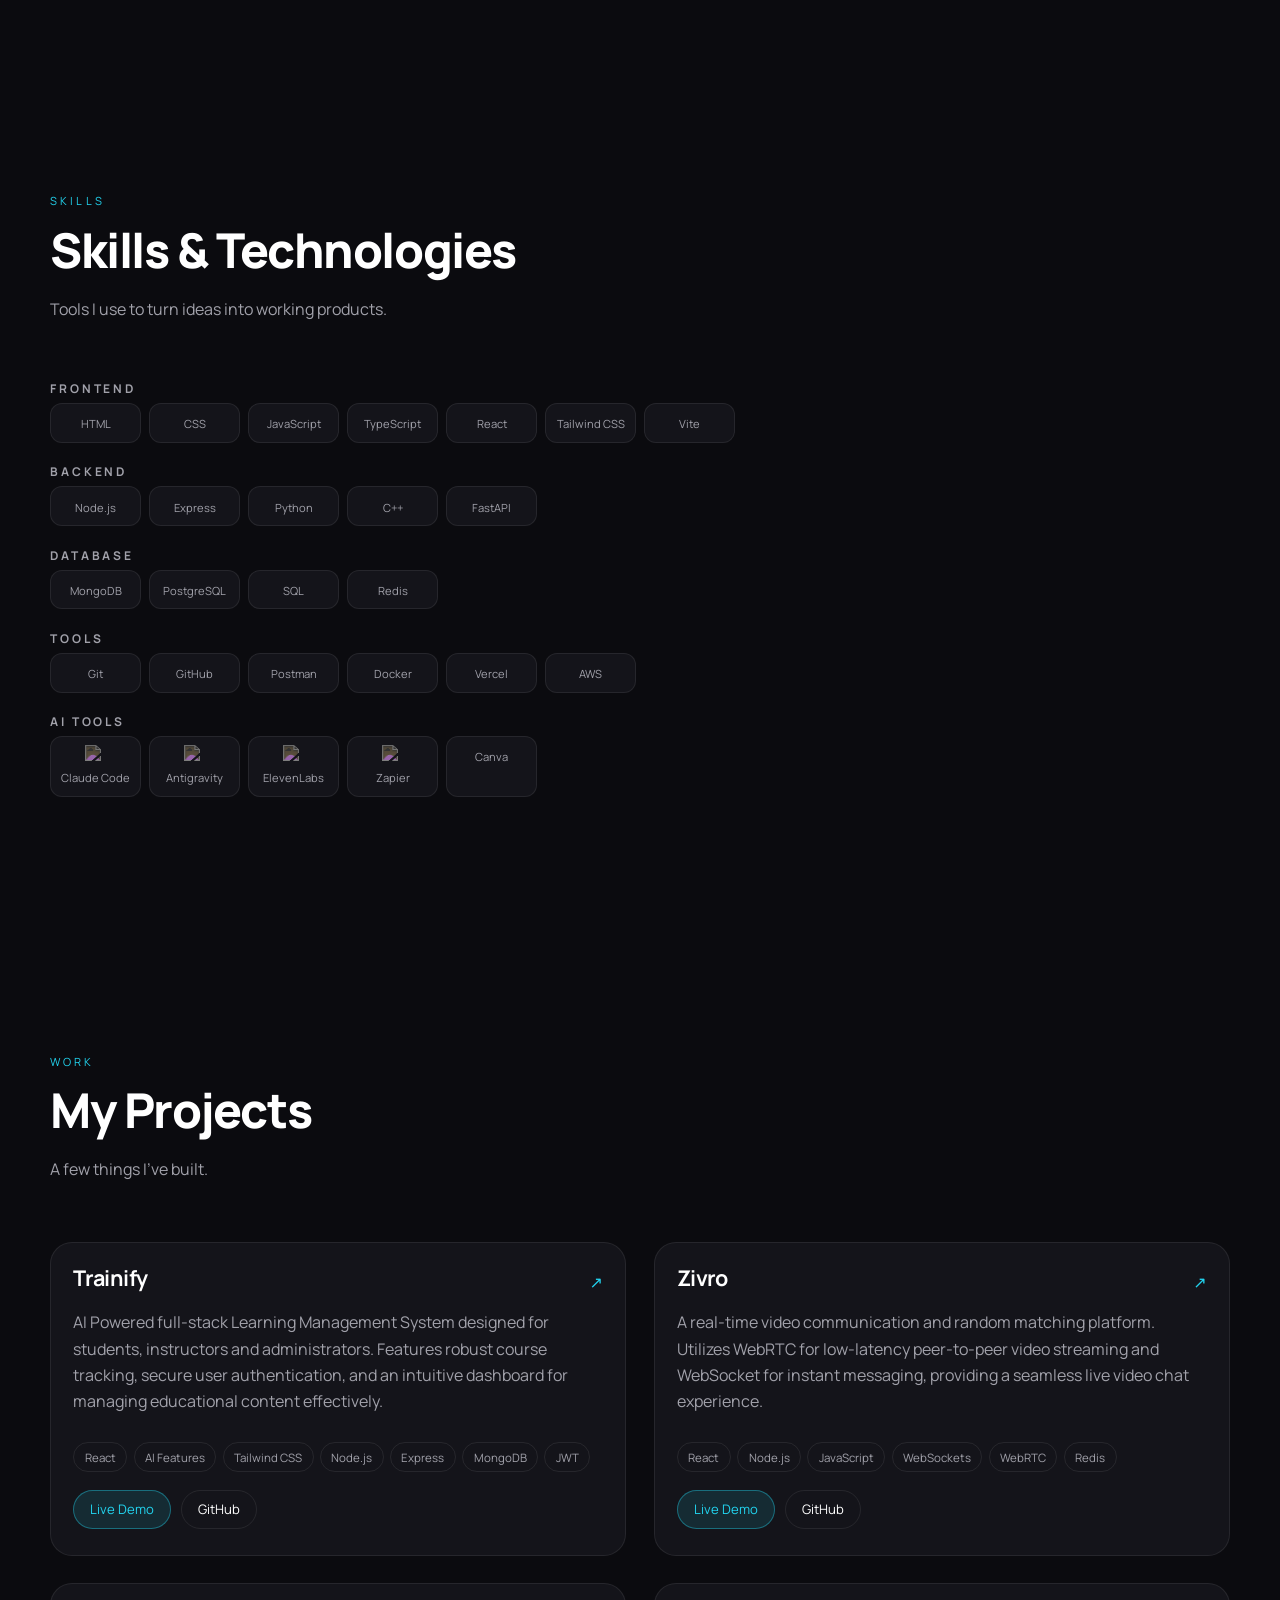
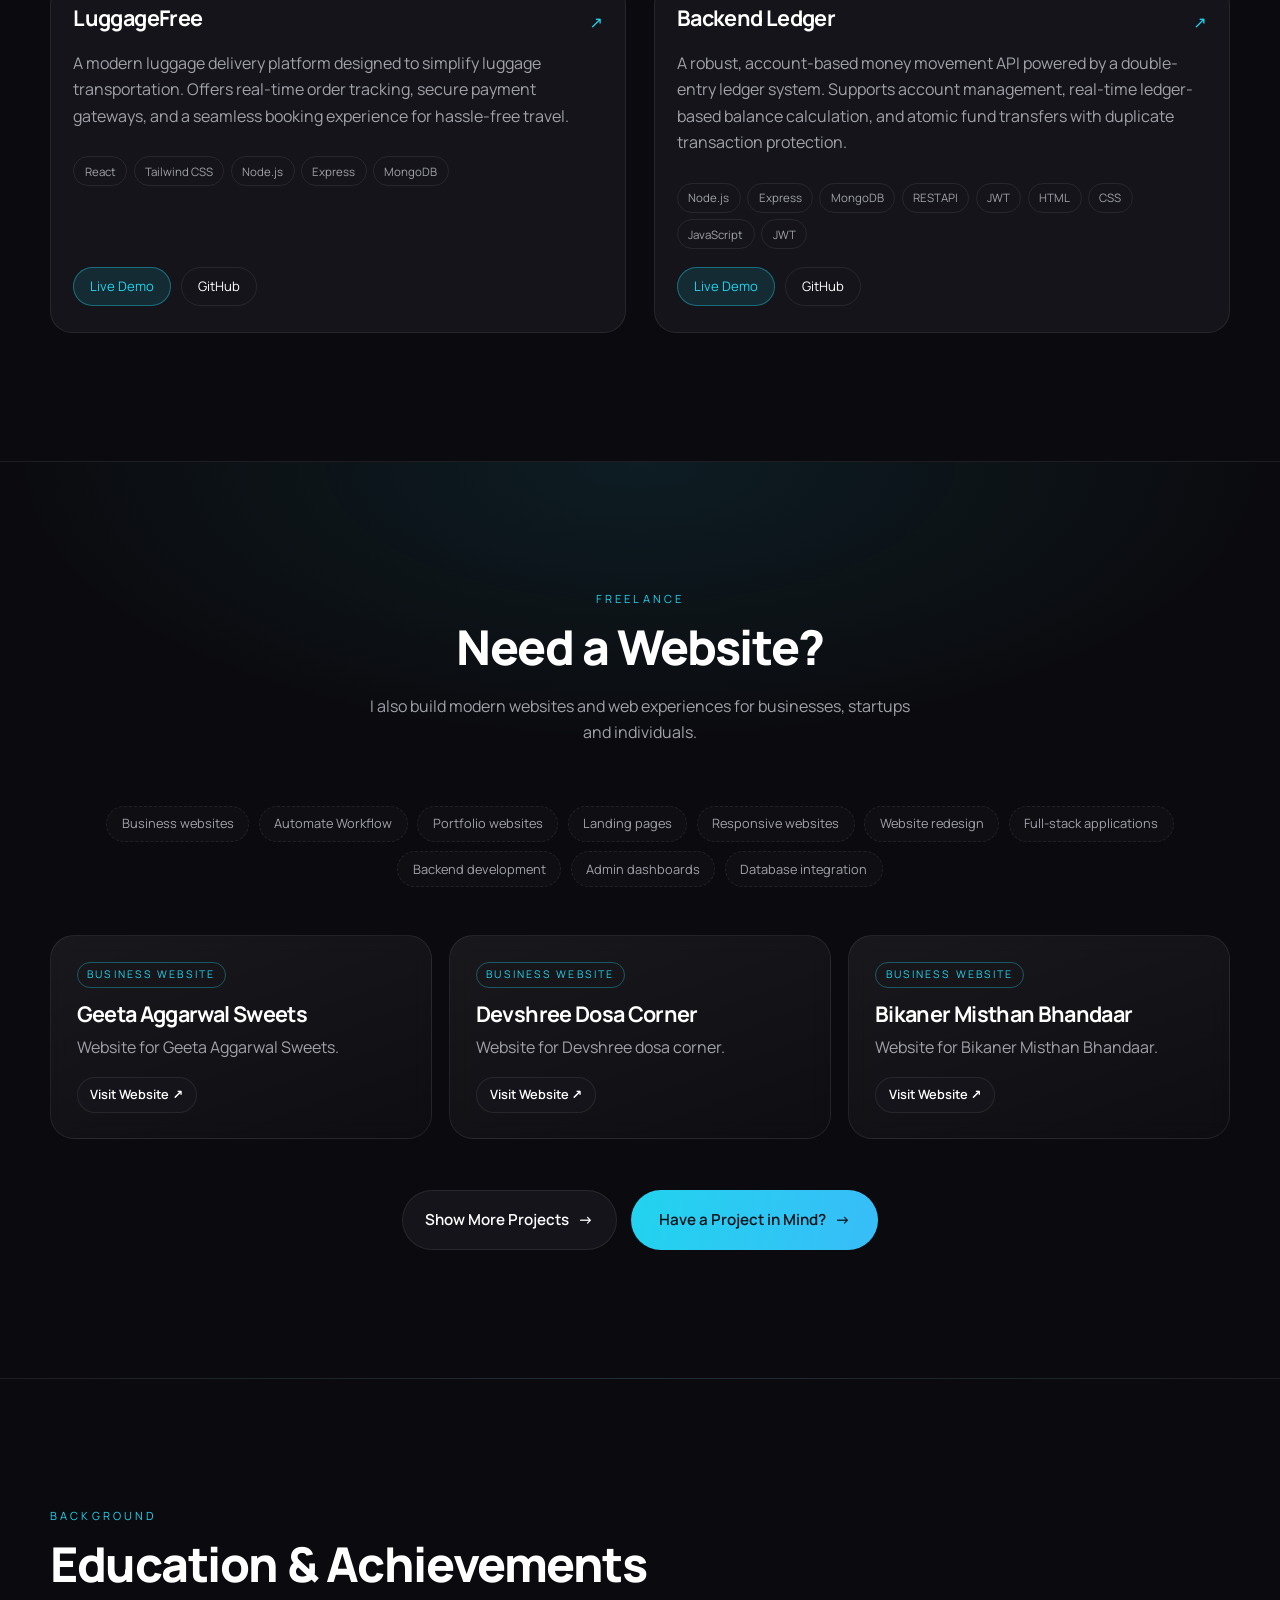
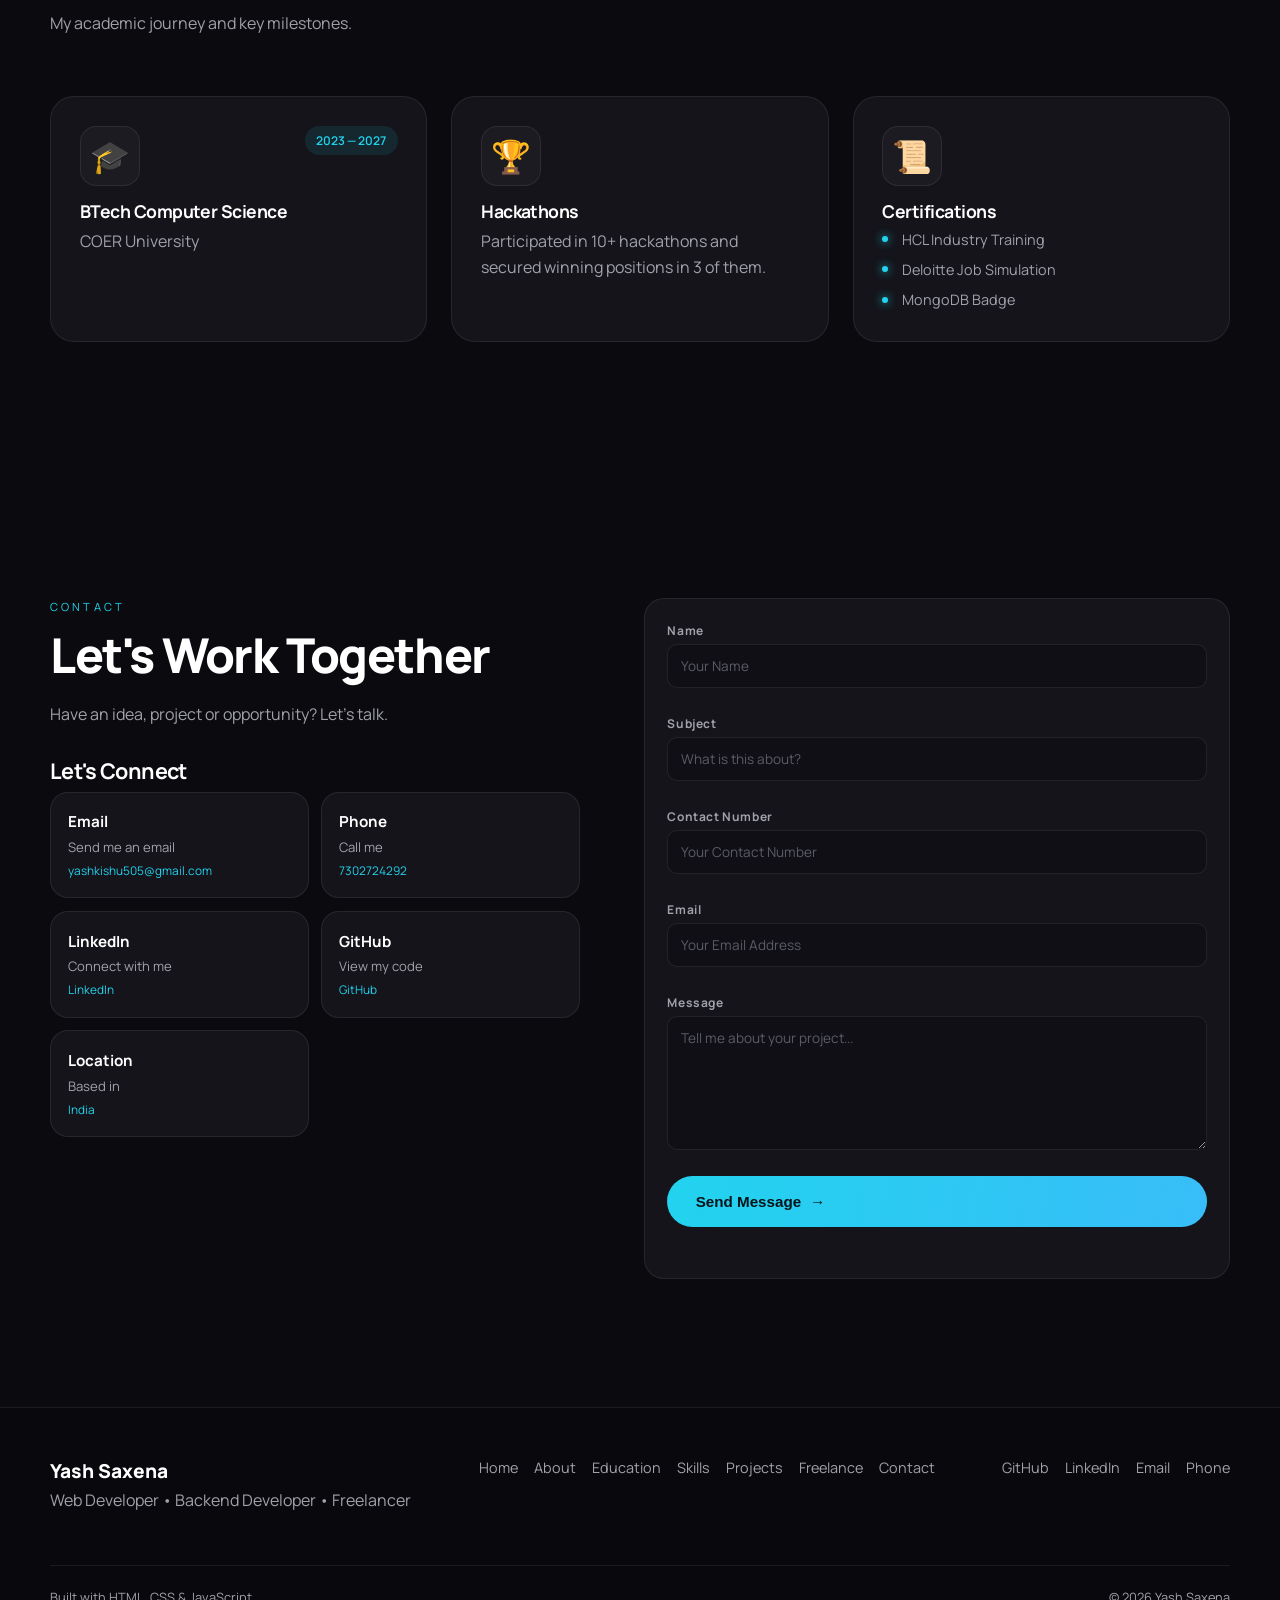
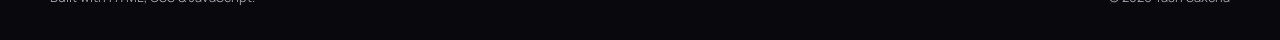
==== commit 5489a89f: "Improve the seos and created a favicon image" ====
--- a/index.html
+++ b/index.html
@@ -1,262 +1,298 @@
 <!DOCTYPE html>
 <html lang="en">
+
 <head>
-<meta charset="utf-8" />
-<meta name="viewport" content="width=device-width, initial-scale=1" />
-<title>Yash Saxena — Web &amp; Backend Developer, Freelancer</title>
-<meta name="description" content="Portfolio of Yash Saxena, a BTech CSE student building modern websites, web applications and backend systems. Available for internships and freelance projects." />
-<meta name="author" content="Yash Saxena" />
-<meta name="keywords" content="Yash Saxena, web developer, backend developer, freelancer, portfolio, BTech CSE, React, Node.js, India" />
-<meta name="robots" content="index, follow" />
-<meta name="theme-color" content="#0b0b12" />
-<link rel="canonical" href="/portfolio/index.html" />
-
-<meta property="og:site_name" content="Yash Saxena" />
-<meta property="og:title" content="Yash Saxena — Web &amp; Backend Developer, Freelancer" />
-<meta property="og:description" content="Modern websites, web applications and backend systems, built from idea to deployment. Open to internships and freelance projects." />
-<meta property="og:type" content="profile" />
-<meta property="og:locale" content="en_US" />
-<meta property="og:url" content="/portfolio/index.html" />
-<meta property="og:image" content="https://id-preview--f3e024d6-1276-4866-9ede-a1b33bfe2ad9.lovable.app/portfolio/assets/og-cover.jpg" />
-<meta property="og:image:width" content="1200" />
-<meta property="og:image:height" content="630" />
-<meta property="og:image:alt" content="Yash Saxena — Web Developer, Backend Developer, Freelancer" />
-<meta property="profile:first_name" content="Yash" />
-<meta property="profile:last_name" content="Saxena" />
-
-<meta name="twitter:card" content="summary_large_image" />
-<meta name="twitter:title" content="Yash Saxena — Web &amp; Backend Developer, Freelancer" />
-<meta name="twitter:description" content="Modern websites, web applications and backend systems, built from idea to deployment." />
-<meta name="twitter:image" content="https://id-preview--f3e024d6-1276-4866-9ede-a1b33bfe2ad9.lovable.app/portfolio/assets/og-cover.jpg" />
-<meta name="twitter:image:alt" content="Yash Saxena — Web Developer, Backend Developer, Freelancer" />
-
-<script type="application/ld+json">
+  <meta charset="utf-8" />
+  <meta name="viewport" content="width=device-width, initial-scale=1" />
+  <title>Yash Saxena — Web &amp; Backend Developer, Freelancer</title>
+  <meta name="description"
+    content="Portfolio of Yash Saxena, a BTech CSE student building modern websites, web applications and backend systems. Available for internships and freelance projects." />
+  <meta name="author" content="Yash Saxena" />
+  <meta name="keywords"
+    content="Yash Saxena, web developer, backend developer, freelancer, portfolio, BTech CSE, React, Node.js, India" />
+  <meta name="robots" content="index, follow" />
+  <meta name="theme-color" content="#0b0b12" />
+  <link rel="icon" type="image/png" href="assets/favicon.png" />
+  <!-- TODO: Replace https://yashsaxena.vercel.app with your actual website URL once deployed -->
+  <link rel="canonical" href="https://yashsaxena.vercel.app/" />
+
+  <meta property="og:site_name" content="Yash Saxena" />
+  <meta property="og:title" content="Yash Saxena — Web &amp; Backend Developer, Freelancer" />
+  <meta property="og:description"
+    content="Modern websites, web applications and backend systems, built from idea to deployment. Open to internships and freelance projects." />
+  <meta property="og:type" content="profile" />
+  <meta property="og:locale" content="en_US" />
+  <meta property="og:url" content="https://yashsaxena.vercel.app/" />
+  <meta property="og:image" content="https://yashsaxena.vercel.app/assets/og-cover.jpg" />
+  <meta property="og:image:width" content="1200" />
+  <meta property="og:image:height" content="630" />
+  <meta property="og:image:alt" content="Yash Saxena — Web Developer, Backend Developer, Freelancer" />
+  <meta property="profile:first_name" content="Yash" />
+  <meta property="profile:last_name" content="Saxena" />
+
+  <meta name="twitter:card" content="summary_large_image" />
+  <meta name="twitter:title" content="Yash Saxena — Web &amp; Backend Developer, Freelancer" />
+  <meta name="twitter:description"
+    content="Modern websites, web applications and backend systems, built from idea to deployment." />
+  <meta name="twitter:image" content="https://yashsaxena.vercel.app/assets/og-cover.jpg" />
+  <meta name="twitter:image:alt" content="Yash Saxena — Web Developer, Backend Developer, Freelancer" />
+
+  <script type="application/ld+json">
 {
   "@context": "https://schema.org",
   "@type": "Person",
   "name": "Yash Saxena",
   "jobTitle": "Web Developer, Backend Developer & Freelancer",
   "description": "BTech CSE student building modern websites, web applications and backend systems.",
-  "image": "https://id-preview--f3e024d6-1276-4866-9ede-a1b33bfe2ad9.lovable.app/portfolio/assets/og-cover.jpg",
+  "image": "https://yashsaxena.vercel.app/assets/og-cover.jpg",
+  "url": "https://yashsaxena.vercel.app/",
   "address": { "@type": "PostalAddress", "addressCountry": "IN" },
   "knowsAbout": ["Web Development", "Backend Development", "APIs", "Databases", "JavaScript"]
 }
 </script>
-<link rel="preconnect" href="https://fonts.googleapis.com" />
-<link rel="preconnect" href="https://fonts.gstatic.com" crossorigin />
-<link href="https://fonts.googleapis.com/css2?family=Manrope:wght@400;500;600;700;800&display=swap" rel="stylesheet" />
-<link rel="stylesheet" href="https://cdn.jsdelivr.net/gh/devicons/devicon@latest/devicon.min.css" />
-<link rel="stylesheet" href="css/style.css" />
+  <link rel="preconnect" href="https://fonts.googleapis.com" />
+  <link rel="preconnect" href="https://fonts.gstatic.com" crossorigin />
+  <link href="https://fonts.googleapis.com/css2?family=Manrope:wght@400;500;600;700;800&display=swap"
+    rel="stylesheet" />
+  <link rel="stylesheet" href="https://cdn.jsdelivr.net/gh/devicons/devicon@latest/devicon.min.css" />
+  <link rel="stylesheet" href="css/style.css" />
 </head>
+
 <body>
-<a class="skip-link" href="#main">Skip to content</a>
-
-<header class="nav" id="nav">
-  <div class="container nav__inner">
-    <a class="brand" href="#home"><span class="brand__dot"></span> Yash<span class="brand__thin">Saxena</span></a>
-    <nav class="nav__links" id="navLinks" aria-label="Primary">
-      <a href="#home">Home</a>
-      <a href="#about">About</a>
-      <a href="#skills">Skills</a>
-      <a href="#projects">Projects</a>
-      <a href="#freelance">Freelance</a>
-      <a href="#education">Education</a>
-      <a href="#contact">Contact</a>
-      <div class="nav__socials">
-        <a href="https://github.com/yashsaxena18" target="_blank" aria-label="GitHub" class="icon-btn"><svg viewBox="0 0 24 24" aria-hidden="true"><path d="M12 .5A11.5 11.5 0 0 0 .5 12a11.5 11.5 0 0 0 7.86 10.92c.58.1.79-.25.79-.56v-2c-3.2.7-3.88-1.37-3.88-1.37-.53-1.34-1.3-1.7-1.3-1.7-1.05-.72.08-.7.08-.7 1.17.08 1.78 1.2 1.78 1.2 1.04 1.78 2.72 1.27 3.38.97.1-.75.4-1.27.73-1.56-2.55-.29-5.23-1.28-5.23-5.68 0-1.26.45-2.29 1.19-3.09-.12-.29-.52-1.46.11-3.05 0 0 .97-.31 3.18 1.18a11 11 0 0 1 5.8 0c2.2-1.49 3.17-1.18 3.17-1.18.63 1.59.23 2.76.11 3.05.74.8 1.19 1.83 1.19 3.09 0 4.41-2.69 5.38-5.25 5.67.41.36.78 1.06.78 2.14v3.17c0 .31.2.67.8.56A11.5 11.5 0 0 0 23.5 12 11.5 11.5 0 0 0 12 .5z"/></svg></a>
-        <a href="https://www.linkedin.com/in/yash-saxena18/" target="_blank" aria-label="LinkedIn" class="icon-btn"><svg viewBox="0 0 24 24" aria-hidden="true"><path d="M4.98 3.5A2.5 2.5 0 1 1 0 3.5a2.5 2.5 0 0 1 4.98 0zM.4 8.3h4.2V24H.4zM8.3 8.3h4v2.15h.06c.56-1.02 1.94-2.1 4-2.1 4.27 0 5.06 2.7 5.06 6.22V24h-4.2v-6.7c0-1.6-.03-3.65-2.28-3.65-2.28 0-2.63 1.73-2.63 3.53V24H8.3z"/></svg></a>
-      </div>
-    </nav>
-    <button class="burger" id="burger" aria-label="Open menu" aria-expanded="false" aria-controls="navLinks"><span></span><span></span></button>
-  </div>
-</header>
-
-<main id="main">
-
-<!-- HERO -->
-<section class="hero" id="home">
-  <div class="orb orb--1" aria-hidden="true"></div>
-  <div class="orb orb--2" aria-hidden="true"></div>
-  <div class="container hero__grid">
-    <div class="hero__copy">
-      <span class="badge reveal"><span class="pulse"></span> Available for opportunities</span>
-      <p class="hero__hello reveal">Hello, I'm</p>
-      <h1 class="hero__name reveal">Yash <span class="grad">Saxena</span></h1>
-      <p class="hero__roles reveal" aria-live="polite"><span id="role"></span><span class="caret"></span></p>
-      <p class="hero__intro reveal">I build modern websites, web applications and backend systems that turn ideas into real digital experiences.</p>
-      <div class="hero__actions reveal">
-        <a href="#projects" class="btn btn--primary">View My Work <span class="arrow">→</span></a>
-        <a href="#contact" class="btn btn--ghost">Let's Work Together <span class="arrow">→</span></a>
-      </div>
-      <div class="hero__socials reveal">
-        <a href="https://github.com/yashsaxena18" target="_blank" class="chip">GitHub</a>
-        <a href="https://www.linkedin.com/in/yash-saxena18/" target="_blank" class="chip">LinkedIn</a>
-      </div>
+  <a class="skip-link" href="#main">Skip to content</a>
+
+  <header class="nav" id="nav">
+    <div class="container nav__inner">
+      <a class="brand" href="#home"><span class="brand__dot"></span> Yash<span class="brand__thin">Saxena</span></a>
+      <nav class="nav__links" id="navLinks" aria-label="Primary">
+        <a href="#home">Home</a>
+        <a href="#about">About</a>
+        <a href="#skills">Skills</a>
+        <a href="#projects">Projects</a>
+        <a href="#freelance">Freelance</a>
+        <a href="#education">Education</a>
+        <a href="#contact">Contact</a>
+        <div class="nav__socials">
+          <a href="https://github.com/yashsaxena18" target="_blank" aria-label="GitHub" class="icon-btn"><svg
+              viewBox="0 0 24 24" aria-hidden="true">
+              <path
+                d="M12 .5A11.5 11.5 0 0 0 .5 12a11.5 11.5 0 0 0 7.86 10.92c.58.1.79-.25.79-.56v-2c-3.2.7-3.88-1.37-3.88-1.37-.53-1.34-1.3-1.7-1.3-1.7-1.05-.72.08-.7.08-.7 1.17.08 1.78 1.2 1.78 1.2 1.04 1.78 2.72 1.27 3.38.97.1-.75.4-1.27.73-1.56-2.55-.29-5.23-1.28-5.23-5.68 0-1.26.45-2.29 1.19-3.09-.12-.29-.52-1.46.11-3.05 0 0 .97-.31 3.18 1.18a11 11 0 0 1 5.8 0c2.2-1.49 3.17-1.18 3.17-1.18.63 1.59.23 2.76.11 3.05.74.8 1.19 1.83 1.19 3.09 0 4.41-2.69 5.38-5.25 5.67.41.36.78 1.06.78 2.14v3.17c0 .31.2.67.8.56A11.5 11.5 0 0 0 23.5 12 11.5 11.5 0 0 0 12 .5z" />
+            </svg></a>
+          <a href="https://www.linkedin.com/in/yash-saxena18/" target="_blank" aria-label="LinkedIn"
+            class="icon-btn"><svg viewBox="0 0 24 24" aria-hidden="true">
+              <path
+                d="M4.98 3.5A2.5 2.5 0 1 1 0 3.5a2.5 2.5 0 0 1 4.98 0zM.4 8.3h4.2V24H.4zM8.3 8.3h4v2.15h.06c.56-1.02 1.94-2.1 4-2.1 4.27 0 5.06 2.7 5.06 6.22V24h-4.2v-6.7c0-1.6-.03-3.65-2.28-3.65-2.28 0-2.63 1.73-2.63 3.53V24H8.3z" />
+            </svg></a>
+        </div>
+      </nav>
+      <button class="burger" id="burger" aria-label="Open menu" aria-expanded="false"
+        aria-controls="navLinks"><span></span><span></span></button>
     </div>
-    <div class="hero__media reveal">
-      <div class="portrait">
-        <img src="assets/profile.jpg" alt="Portrait of Yash Saxena" data-fallback="Yash Saxena" />
-        <span class="portrait__glow" aria-hidden="true"></span>
-      </div>
-      <div class="float-card float-card--a">● Currently Building</div>
-      <div class="float-card float-card--b">Looking for opportunities</div>
-      <span class="deco deco--ring" aria-hidden="true"></span>
-      <span class="deco deco--sq" aria-hidden="true"></span>
+  </header>
+
+  <main id="main">
+
+    <!-- HERO -->
+    <section class="hero" id="home">
+      <div class="orb orb--1" aria-hidden="true"></div>
+      <div class="orb orb--2" aria-hidden="true"></div>
+      <div class="container hero__grid">
+        <div class="hero__copy">
+          <span class="badge reveal"><span class="pulse"></span> Available for opportunities</span>
+          <p class="hero__hello reveal">Hello, I'm</p>
+          <h1 class="hero__name reveal">Yash <span class="grad">Saxena</span></h1>
+          <p class="hero__roles reveal" aria-live="polite"><span id="role"></span><span class="caret"></span></p>
+          <p class="hero__intro reveal">I build modern websites, web applications and backend systems that turn ideas
+            into real digital experiences.</p>
+          <div class="hero__actions reveal">
+            <a href="#projects" class="btn btn--primary">View My Work <span class="arrow">→</span></a>
+            <a href="#contact" class="btn btn--ghost">Let's Work Together <span class="arrow">→</span></a>
+          </div>
+          <div class="hero__socials reveal">
+            <a href="https://github.com/yashsaxena18" target="_blank" class="chip">GitHub</a>
+            <a href="https://www.linkedin.com/in/yash-saxena18/" target="_blank" class="chip">LinkedIn</a>
+          </div>
+        </div>
+        <div class="hero__media reveal">
+          <div class="portrait">
+            <img src="assets/profile.jpg" alt="Portrait of Yash Saxena" data-fallback="Yash Saxena" />
+            <span class="portrait__glow" aria-hidden="true"></span>
+          </div>
+          <span class="deco deco--ring" aria-hidden="true"></span>
+          <span class="deco deco--sq" aria-hidden="true"></span>
+        </div>
+      </div>
+      <a href="#about" class="scroll-hint" aria-label="Scroll to explore">Scroll to explore <span></span></a>
+    </section>
+
+    <!-- ABOUT -->
+    <section class="section" id="about">
+      <div class="container about__grid">
+        <div class="about__media reveal">
+          <div class="frame"><img src="assets/profile.jpg" alt="Yash Saxena working" loading="lazy"
+              data-fallback="Yash Saxena" /></div>
+        </div>
+        <div class="about__copy reveal">
+          <p class="eyebrow">About</p>
+          <h2>About Me</h2>
+          <p>I'm Yash Saxena, a BTech Computer Science student and aspiring software developer who enjoys building
+            modern websites, web applications and backend systems.</p>
+          <p>Most of my time goes into building things end to end — from a first idea to a deployed product.</p>
+          <ul class="ticks">
+            <li>Building responsive websites</li>
+            <li>Creating full-stack applications</li>
+            <li>Developing backend APIs</li>
+            <li>Working with databases</li>
+            <li>Solving programming problems</li>
+            <li>Learning new technologies</li>
+            <li>Taking projects from idea to deployment</li>
+          </ul>
+          <p class="muted">Currently open to internships, entry-level opportunities, freelance projects and
+            collaborations.</p>
+          <a class="btn btn--primary" href="assets/YashSaxena_Resume.pdf" download>Download Resume <span
+              class="arrow">↓</span></a>
+        </div>
+      </div>
+    </section>
+
+    <!-- SKILLS -->
+    <section class="section" id="skills">
+      <div class="container">
+        <div class="head reveal">
+          <p class="eyebrow">Skills</p>
+          <h2>Skills &amp; Technologies</h2>
+          <p class="sub">Tools I use to turn ideas into working products.</p>
+        </div>
+        <div class="skills" id="skillsRoot"></div>
+      </div>
+    </section>
+
+    <!-- PROJECTS -->
+    <section class="section" id="projects">
+      <div class="container">
+        <div class="head reveal">
+          <p class="eyebrow">Work</p>
+          <h2>My Projects</h2>
+          <p class="sub">A few things I've built.</p>
+        </div>
+        <div class="projects" id="projectsRoot"></div>
+      </div>
+    </section>
+
+    <!-- FREELANCE -->
+    <section class="section section--freelance" id="freelance">
+      <div class="container">
+        <div class="head head--center reveal">
+          <p class="eyebrow">Freelance</p>
+          <h2>Need a Website?</h2>
+          <p class="sub">I also build modern websites and web experiences for businesses, startups and individuals.</p>
+        </div>
+        <div class="services reveal" id="servicesRoot"></div>
+        <div class="fcards" id="freelanceRoot"></div>
+        <div class="fcta reveal">
+          <a class="btn btn--ghost" href="freelance-projects.html">Show More Projects <span class="arrow">→</span></a>
+          <a class="btn btn--primary btn--lg" href="#contact">Have a Project in Mind? <span class="arrow">→</span></a>
+        </div>
+      </div>
+    </section>
+
+    <!-- EDUCATION -->
+    <section class="section" id="education">
+      <div class="container">
+        <div class="head reveal">
+          <p class="eyebrow">Background</p>
+          <h2>Education &amp; Achievements</h2>
+          <p class="sub">My academic journey and key milestones.</p>
+        </div>
+        <div class="edu-grid">
+          <div class="edu-card reveal">
+            <div class="edu-card__icon">🎓</div>
+            <h3>BTech Computer Science</h3>
+            <p class="muted">COER University</p>
+            <span class="edu-card__date">2023 — 2027</span>
+          </div>
+          <div class="edu-card reveal">
+            <div class="edu-card__icon">🏆</div>
+            <h3>Hackathons</h3>
+            <p class="muted">Participated in 10+ hackathons and secured winning positions in 3 of them.</p>
+          </div>
+          <div class="edu-card reveal">
+            <div class="edu-card__icon">📜</div>
+            <h3>Certifications</h3>
+            <ul class="edu-list muted">
+              <li>HCL Industry Training</li>
+              <li>Deloitte Job Simulation</li>
+              <li>MongoDB Badge</li>
+            </ul>
+          </div>
+        </div>
+      </div>
+    </section>
+
+    <!-- CONTACT -->
+    <section class="section" id="contact">
+      <div class="container contact__grid">
+        <div class="reveal">
+          <p class="eyebrow">Contact</p>
+          <h2>Let's Work Together</h2>
+          <p class="sub">Have an idea, project or opportunity? Let's talk.</p>
+          <h3 class="connect-title">Let's Connect</h3>
+          <div class="social-cards">
+            <a class="social-card" href="mailto:yashkishu505@gmail.com"><strong>Email</strong><span>Send me an
+                email</span><em>yashkishu505@gmail.com</em></a>
+            <a class="social-card" href="tel:+917302724292"><strong>Phone</strong><span>Call
+                me</span><em>7302724292</em></a>
+            <a class="social-card" href="https://www.linkedin.com/in/yash-saxena18/"
+              target="_blank"><strong>LinkedIn</strong><span>Connect with me</span><em>LinkedIn</em></a>
+            <a class="social-card" href="https://github.com/yashsaxena18"
+              target="_blank"><strong>GitHub</strong><span>View my code</span><em>GitHub</em></a>
+            <div class="social-card social-card--static"><strong>Location</strong><span>Based in</span><em>India</em>
+            </div>
+          </div>
+        </div>
+        <form class="form reveal" id="contactForm" novalidate>
+          <div class="field"><label for="name">Name</label><input id="name" name="name" type="text"
+              placeholder="Your Name" autocomplete="name" /><small class="err" data-err="name"></small></div>
+          <div class="field"><label for="subject">Subject</label><input id="subject" name="subject" type="text"
+              placeholder="What is this about?" /><small class="err" data-err="subject"></small></div>
+          <div class="field"><label for="phone">Contact Number</label><input id="phone" name="phone" type="tel"
+              placeholder="Your Contact Number" autocomplete="tel" /><small class="err" data-err="phone"></small></div>
+          <div class="field"><label for="email">Email</label><input id="email" name="email" type="email"
+              placeholder="Your Email Address" autocomplete="email" /><small class="err" data-err="email"></small></div>
+          <div class="field"><label for="message">Message</label><textarea id="message" name="message" rows="5"
+              placeholder="Tell me about your project..."></textarea><small class="err" data-err="message"></small>
+          </div>
+          <button class="btn btn--primary btn--lg" type="submit">Send Message <span class="arrow">→</span></button>
+          <p class="formnote" id="formNote" role="status"></p>
+        </form>
+      </div>
+    </section>
+
+  </main>
+
+  <footer class="footer">
+    <div class="container footer__inner">
+      <div>
+        <p class="footer__name">Yash Saxena</p>
+        <p class="muted">Web Developer • Backend Developer • Freelancer</p>
+      </div>
+      <nav class="footer__links" aria-label="Footer">
+        <a href="#home">Home</a><a href="#about">About</a><a href="#education">Education</a><a href="#skills">Skills</a>
+        <a href="#projects">Projects</a><a href="#freelance">Freelance</a><a href="#contact">Contact</a>
+      </nav>
+      <div class="footer__social">
+        <a href="https://github.com/yashsaxena18" target="_blank">GitHub</a><a
+          href="https://www.linkedin.com/in/yash-saxena18/" target="_blank">LinkedIn</a><a
+          href="mailto:yashkishu505@gmail.com">Email</a><a href="tel:+917302724292">Phone</a>
+      </div>
     </div>
-  </div>
-  <a href="#about" class="scroll-hint" aria-label="Scroll to explore">Scroll to explore <span></span></a>
-</section>
-
-<!-- ABOUT -->
-<section class="section" id="about">
-  <div class="container about__grid">
-    <div class="about__media reveal">
-      <div class="frame"><img src="assets/profile.jpg" alt="Yash Saxena working" loading="lazy" data-fallback="Yash Saxena" /></div>
+    <div class="container footer__bottom">
+      <span>Built with HTML, CSS &amp; JavaScript.</span>
+      <span>© 2026 Yash Saxena</span>
     </div>
-    <div class="about__copy reveal">
-      <p class="eyebrow">About</p>
-      <h2>About Me</h2>
-      <p>I'm Yash Saxena, a BTech Computer Science student and aspiring software developer who enjoys building modern websites, web applications and backend systems.</p>
-      <p>Most of my time goes into building things end to end — from a first idea to a deployed product.</p>
-      <ul class="ticks">
-        <li>Building responsive websites</li>
-        <li>Creating full-stack applications</li>
-        <li>Developing backend APIs</li>
-        <li>Working with databases</li>
-        <li>Solving programming problems</li>
-        <li>Learning new technologies</li>
-        <li>Taking projects from idea to deployment</li>
-      </ul>
-      <p class="muted">Currently open to internships, entry-level opportunities, freelance projects and collaborations.</p>
-      <a class="btn btn--primary" href="assets/Flipkart%20Resume.pdf" download>Download Resume <span class="arrow">↓</span></a>
-    </div>
-  </div>
-</section>
-
-<!-- SKILLS -->
-<section class="section" id="skills">
-  <div class="container">
-    <div class="head reveal">
-      <p class="eyebrow">Skills</p>
-      <h2>Skills &amp; Technologies</h2>
-      <p class="sub">Tools I use to turn ideas into working products.</p>
-    </div>
-    <div class="skills" id="skillsRoot"></div>
-  </div>
-</section>
-
-<!-- PROJECTS -->
-<section class="section" id="projects">
-  <div class="container">
-    <div class="head reveal">
-      <p class="eyebrow">Work</p>
-      <h2>My Projects</h2>
-      <p class="sub">A few things I've built.</p>
-    </div>
-    <div class="projects" id="projectsRoot"></div>
-  </div>
-</section>
-
-<!-- FREELANCE -->
-<section class="section section--freelance" id="freelance">
-  <div class="container">
-    <div class="head head--center reveal">
-      <p class="eyebrow">Freelance</p>
-      <h2>Need a Website?</h2>
-      <p class="sub">I also build modern websites and web experiences for businesses, startups and individuals.</p>
-    </div>
-    <div class="services reveal" id="servicesRoot"></div>
-    <div class="fcards" id="freelanceRoot"></div>
-    <div class="fcta reveal">
-      <a class="btn btn--ghost" href="freelance-projects.html">Show More Projects <span class="arrow">→</span></a>
-      <a class="btn btn--primary btn--lg" href="#contact">Have a Project in Mind? <span class="arrow">→</span></a>
-    </div>
-  </div>
-</section>
-
-<!-- EDUCATION -->
-<section class="section" id="education">
-  <div class="container">
-    <div class="head reveal">
-      <p class="eyebrow">Background</p>
-      <h2>Education &amp; Achievements</h2>
-      <p class="sub">My academic journey and key milestones.</p>
-    </div>
-    <div class="edu-grid">
-      <div class="edu-card reveal">
-        <div class="edu-card__icon">🎓</div>
-        <h3>BTech Computer Science</h3>
-        <p class="muted">COER University</p>
-        <span class="edu-card__date">2023 — 2027</span>
-      </div>
-      <div class="edu-card reveal">
-        <div class="edu-card__icon">🏆</div>
-        <h3>Hackathons</h3>
-        <p class="muted">Participated in 10+ hackathons and secured winning positions in 3 of them.</p>
-      </div>
-      <div class="edu-card reveal">
-        <div class="edu-card__icon">📜</div>
-        <h3>Certifications</h3>
-        <ul class="edu-list muted">
-          <li>HCL Industry Training</li>
-          <li>Deloitte Job Simulation</li>
-          <li>MongoDB Badge</li>
-        </ul>
-      </div>
-    </div>
-  </div>
-</section>
-
-<!-- CONTACT -->
-<section class="section" id="contact">
-  <div class="container contact__grid">
-    <div class="reveal">
-      <p class="eyebrow">Contact</p>
-      <h2>Let's Work Together</h2>
-      <p class="sub">Have an idea, project or opportunity? Let's talk.</p>
-      <h3 class="connect-title">Let's Connect</h3>
-      <div class="social-cards">
-        <a class="social-card" href="mailto:yashkishu505@gmail.com"><strong>Email</strong><span>Send me an email</span><em>yashkishu505@gmail.com</em></a>
-        <a class="social-card" href="tel:+917302724292"><strong>Phone</strong><span>Call me</span><em>7302724292</em></a>
-        <a class="social-card" href="https://www.linkedin.com/in/yash-saxena18/" target="_blank"><strong>LinkedIn</strong><span>Connect with me</span><em>LinkedIn</em></a>
-        <a class="social-card" href="https://github.com/yashsaxena18" target="_blank"><strong>GitHub</strong><span>View my code</span><em>GitHub</em></a>
-        <div class="social-card social-card--static"><strong>Location</strong><span>Based in</span><em>India</em></div>
-      </div>
-    </div>
-    <form class="form reveal" id="contactForm" novalidate>
-      <div class="field"><label for="name">Name</label><input id="name" name="name" type="text" placeholder="Your Name" autocomplete="name" /><small class="err" data-err="name"></small></div>
-      <div class="field"><label for="subject">Subject</label><input id="subject" name="subject" type="text" placeholder="What is this about?" /><small class="err" data-err="subject"></small></div>
-      <div class="field"><label for="phone">Contact Number</label><input id="phone" name="phone" type="tel" placeholder="Your Contact Number" autocomplete="tel" /><small class="err" data-err="phone"></small></div>
-      <div class="field"><label for="email">Email</label><input id="email" name="email" type="email" placeholder="Your Email Address" autocomplete="email" /><small class="err" data-err="email"></small></div>
-      <div class="field"><label for="message">Message</label><textarea id="message" name="message" rows="5" placeholder="Tell me about your project..."></textarea><small class="err" data-err="message"></small></div>
-      <button class="btn btn--primary btn--lg" type="submit">Send Message <span class="arrow">→</span></button>
-      <p class="formnote" id="formNote" role="status"></p>
-    </form>
-  </div>
-</section>
-
-</main>
-
-<footer class="footer">
-  <div class="container footer__inner">
-    <div>
-      <p class="footer__name">Yash Saxena</p>
-      <p class="muted">Web Developer • Backend Developer • Freelancer</p>
-    </div>
-    <nav class="footer__links" aria-label="Footer">
-      <a href="#home">Home</a><a href="#about">About</a><a href="#education">Education</a><a href="#skills">Skills</a>
-      <a href="#projects">Projects</a><a href="#freelance">Freelance</a><a href="#contact">Contact</a>
-    </nav>
-    <div class="footer__social">
-      <a href="https://github.com/yashsaxena18" target="_blank">GitHub</a><a href="https://www.linkedin.com/in/yash-saxena18/" target="_blank">LinkedIn</a><a href="mailto:yashkishu505@gmail.com">Email</a><a href="tel:+917302724292">Phone</a>
-    </div>
-  </div>
-  <div class="container footer__bottom">
-    <span>Built with HTML, CSS &amp; JavaScript.</span>
-    <span>© 2026 Yash Saxena</span>
-  </div>
-</footer>
-
-<script src="js/script.js"></script>
+  </footer>
+
+  <script src="js/script.js"></script>
 </body>
-</html>
+
+</html>
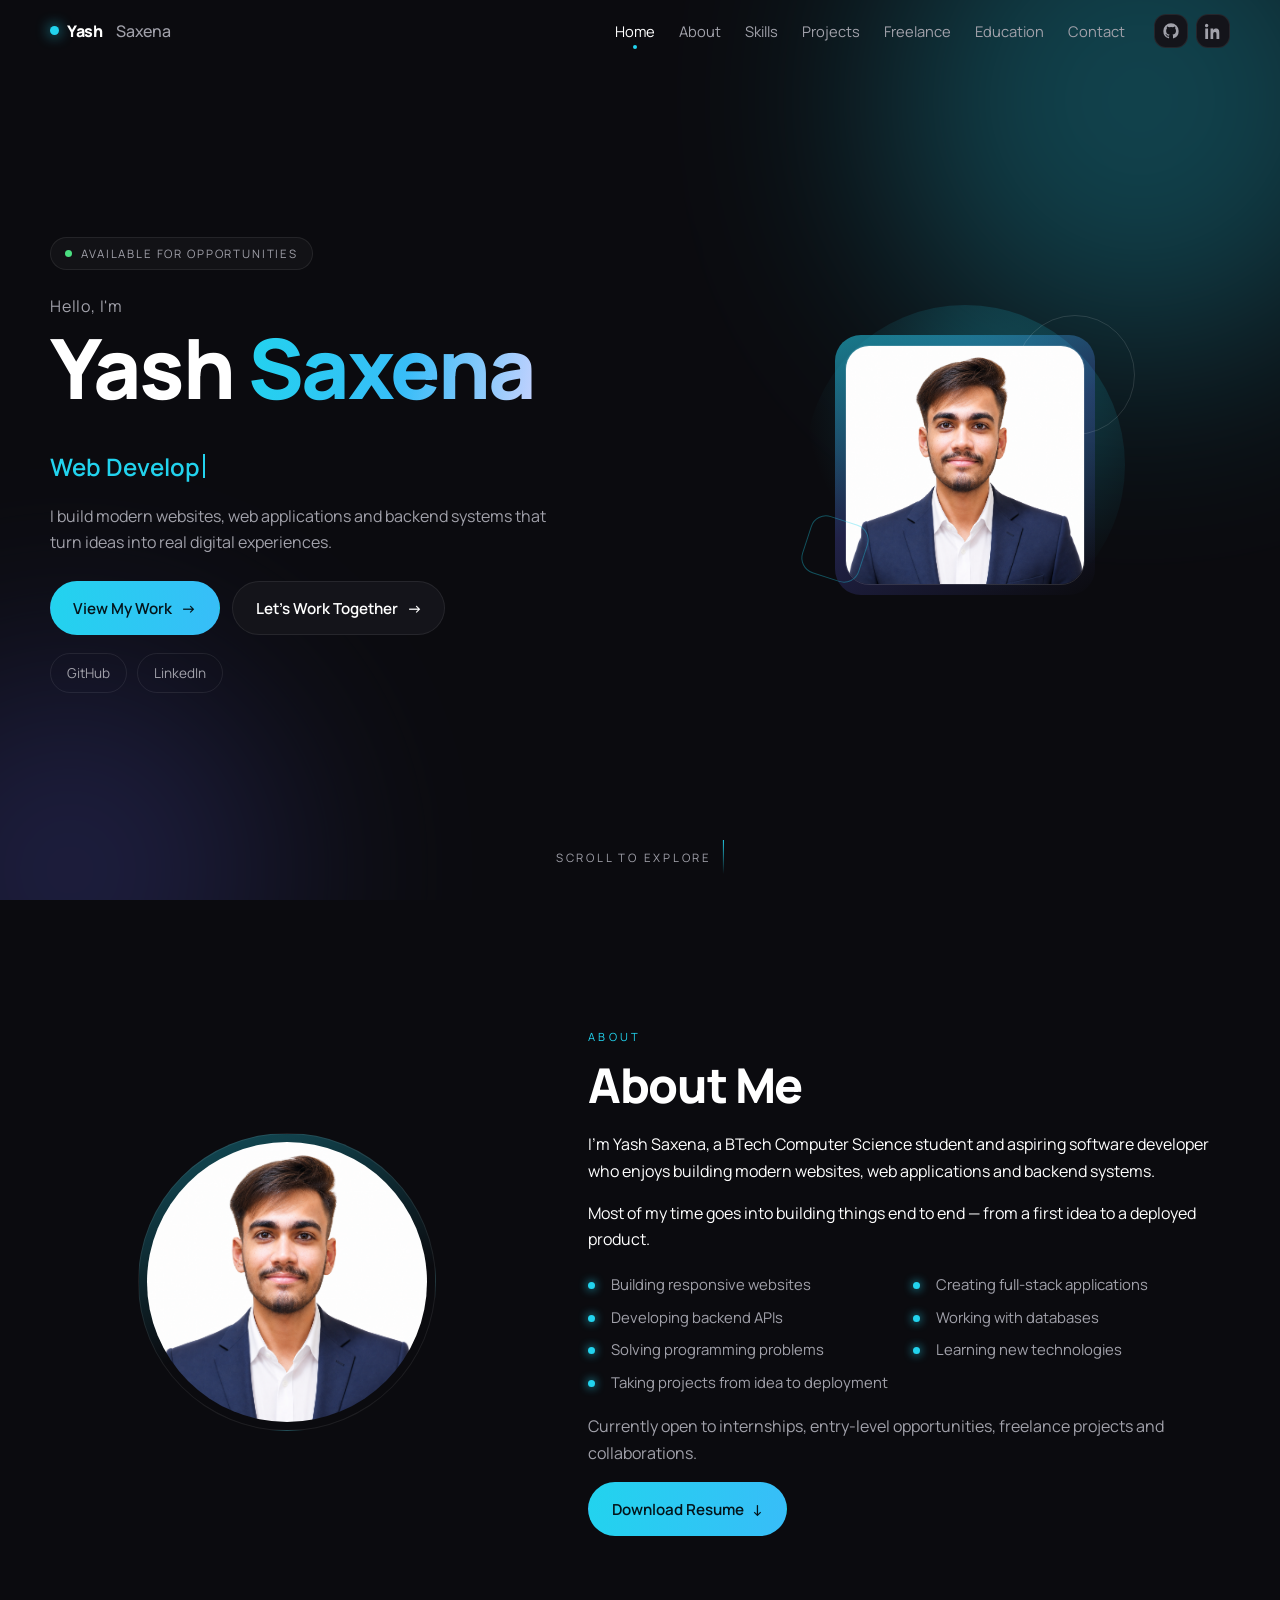
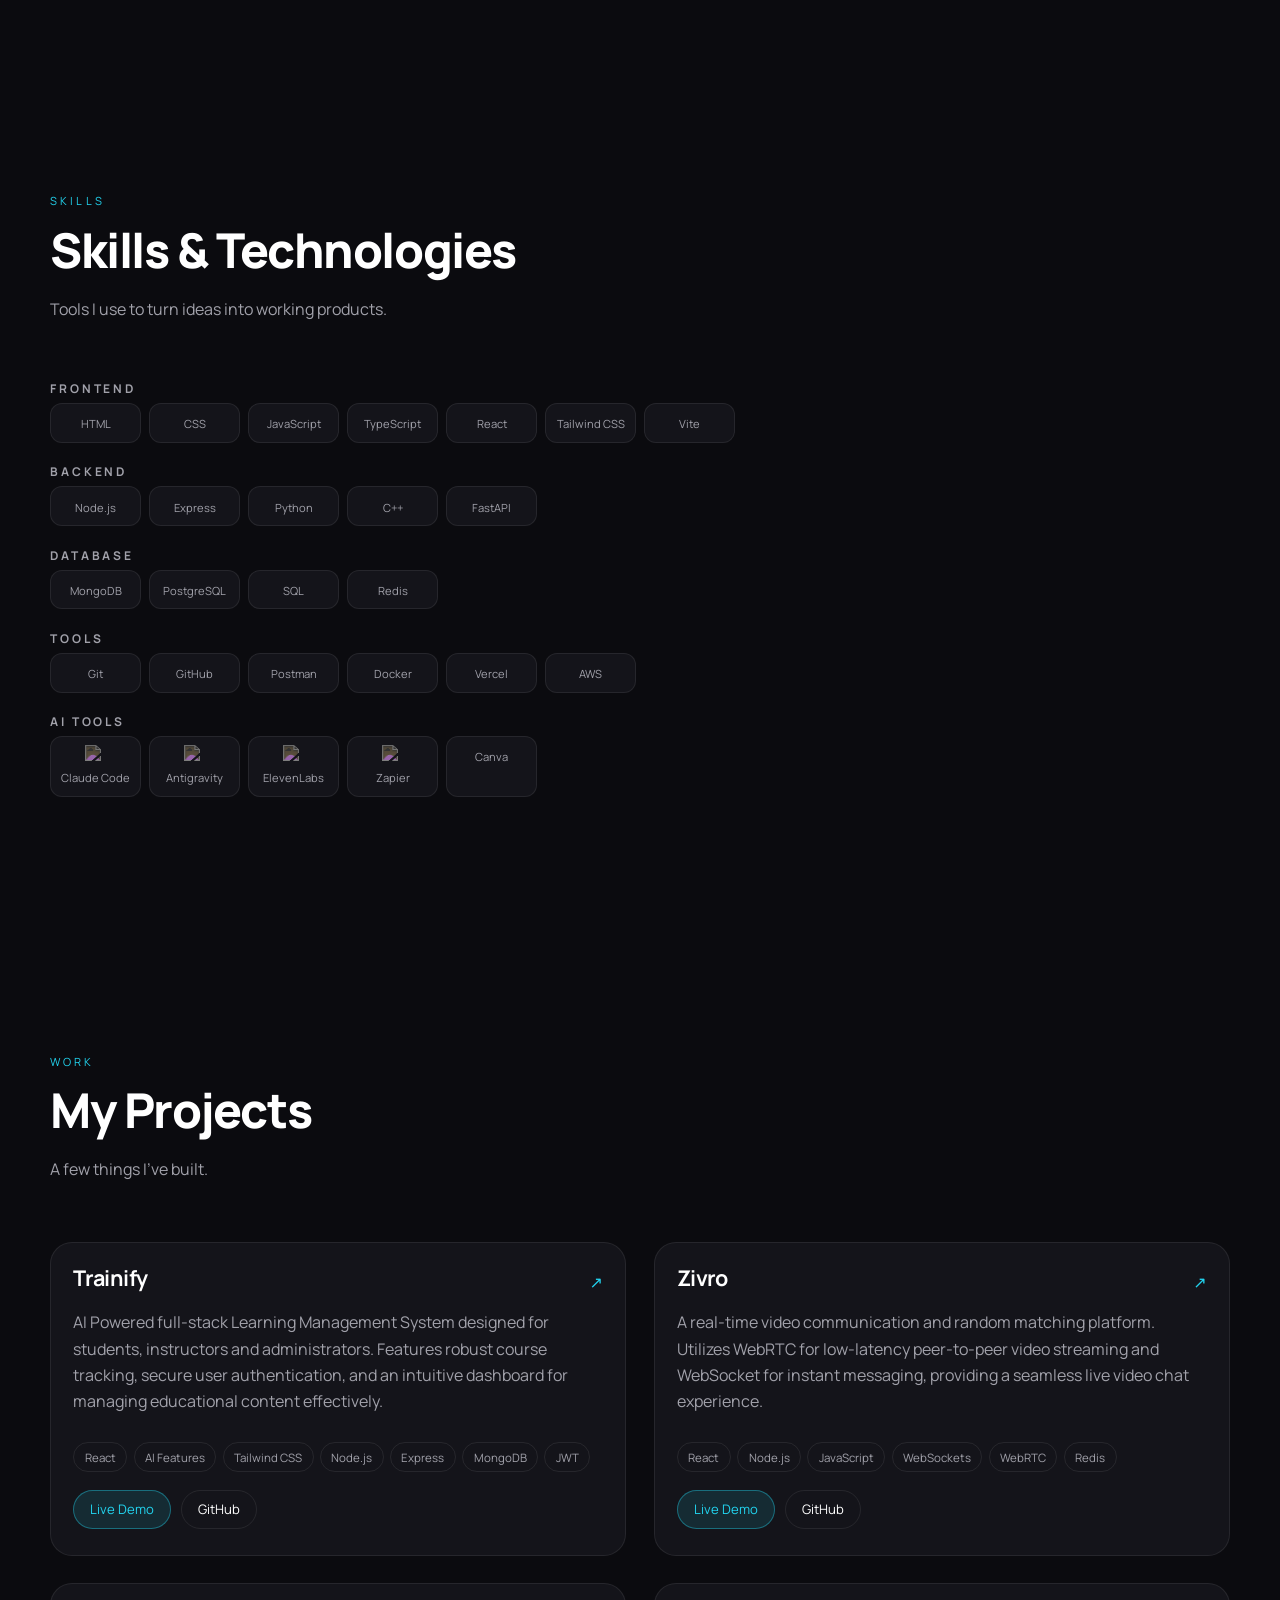
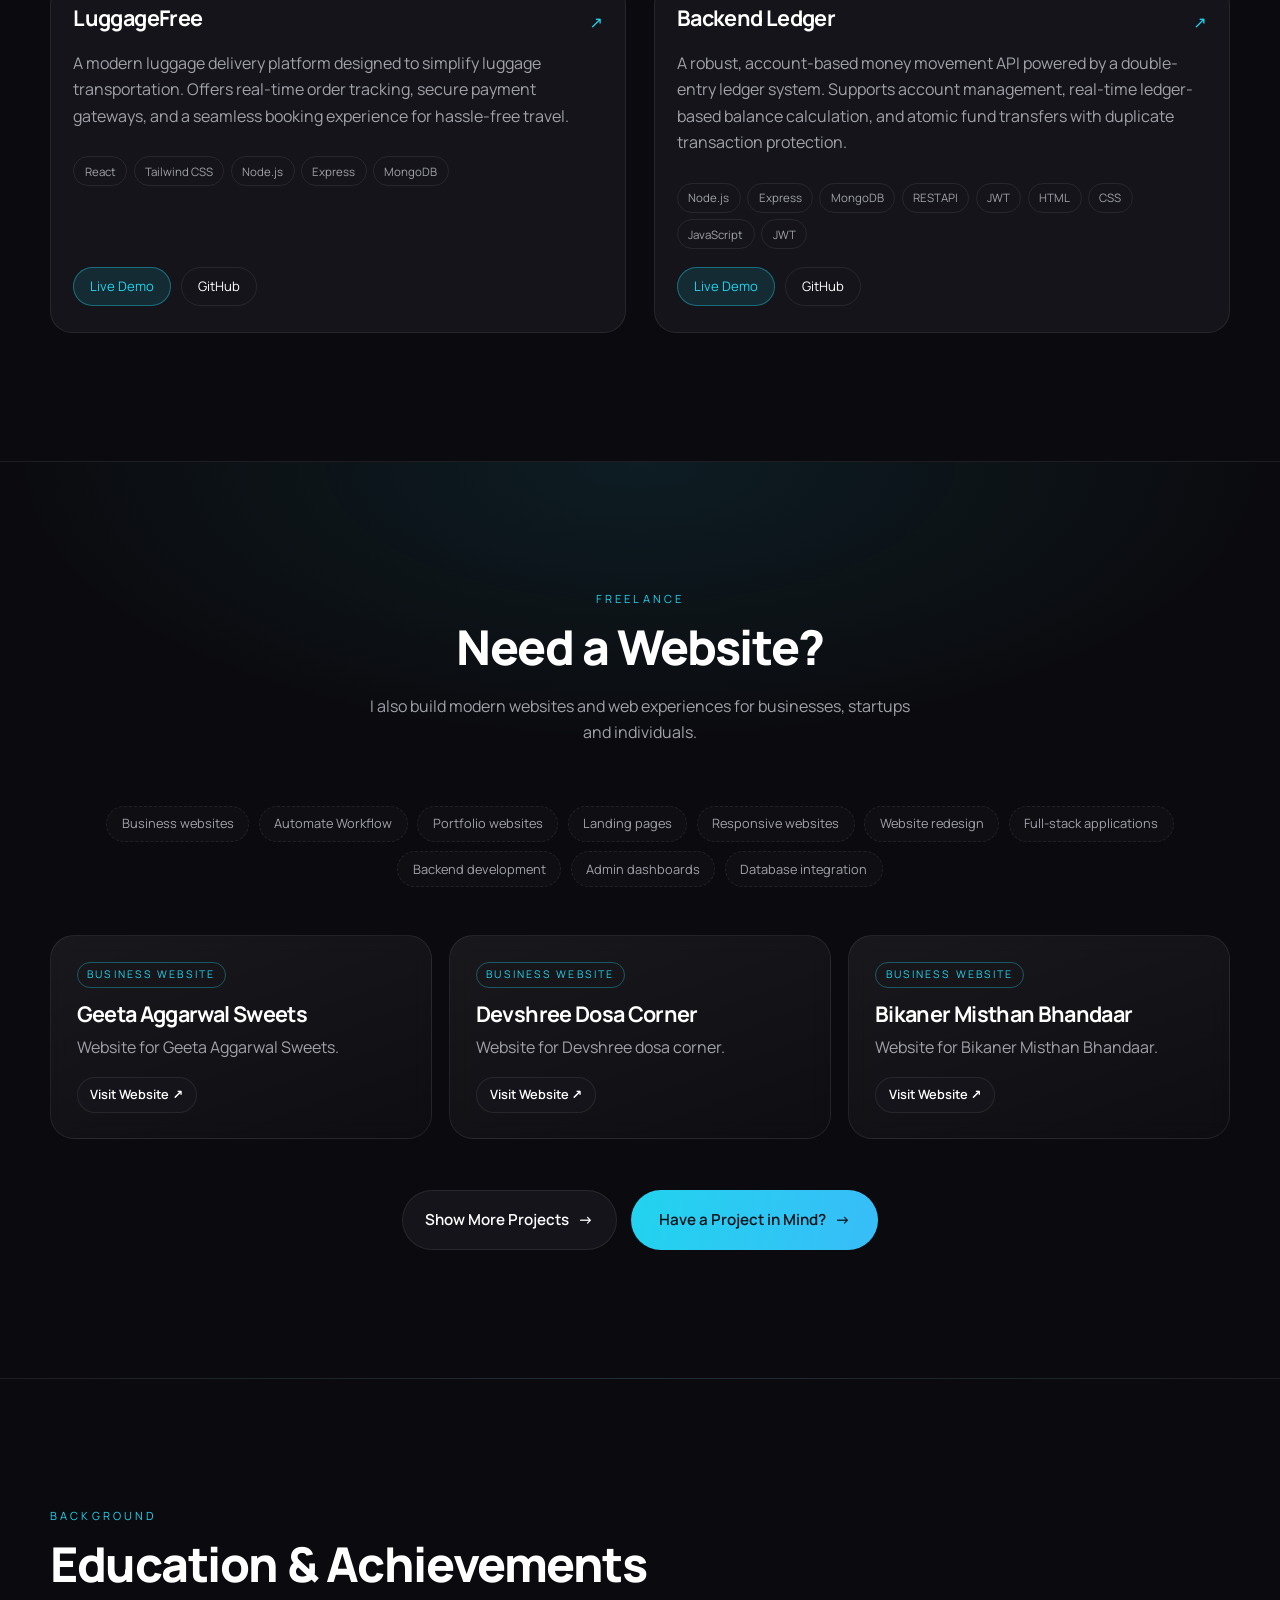
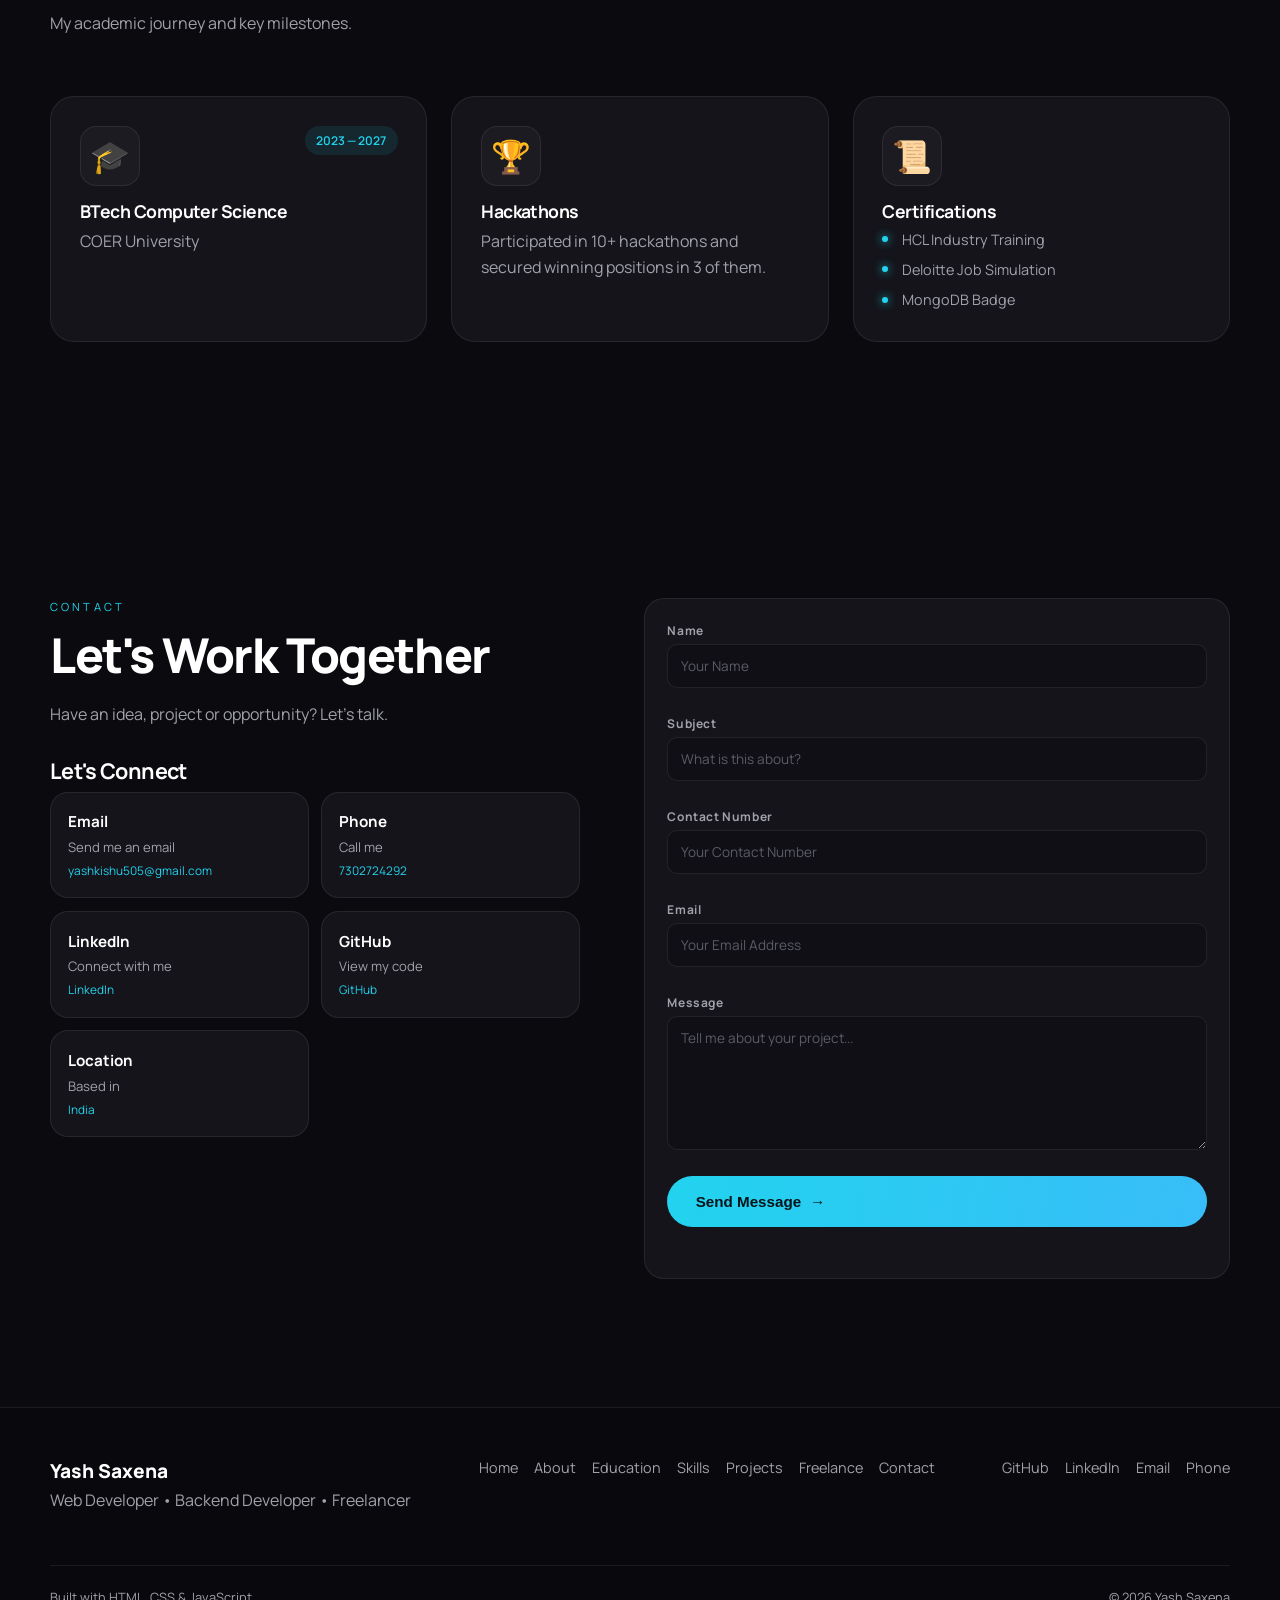
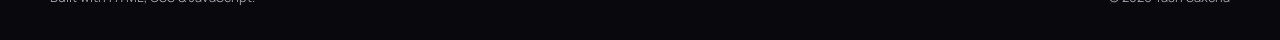
==== commit 0411d4af: "Adding my Photograph" ====
--- a/index.html
+++ b/index.html
@@ -12,7 +12,7 @@
     content="Yash Saxena, web developer, backend developer, freelancer, portfolio, BTech CSE, React, Node.js, India" />
   <meta name="robots" content="index, follow" />
   <meta name="theme-color" content="#0b0b12" />
-  <link rel="icon" type="image/png" href="assets/favicon.png" />
+  <link rel="icon" type="image/png" href="assets/My_Photo.png" />
   <!-- TODO: Replace https://yashsaxena.vercel.app with your actual website URL once deployed -->
   <link rel="canonical" href="https://yashsaxena.vercel.app/" />
 
@@ -115,7 +115,7 @@
         </div>
         <div class="hero__media reveal">
           <div class="portrait">
-            <img src="assets/profile.jpg" alt="Portrait of Yash Saxena" data-fallback="Yash Saxena" />
+            <img src="assets/My_Photo.png" alt="Portrait of Yash Saxena" data-fallback="Yash Saxena" />
             <span class="portrait__glow" aria-hidden="true"></span>
           </div>
           <span class="deco deco--ring" aria-hidden="true"></span>
@@ -129,7 +129,7 @@
     <section class="section" id="about">
       <div class="container about__grid">
         <div class="about__media reveal">
-          <div class="frame"><img src="assets/profile.jpg" alt="Yash Saxena working" loading="lazy"
+          <div class="frame"><img src="assets/My_Photo.png" alt="Yash Saxena working" loading="lazy"
               data-fallback="Yash Saxena" /></div>
         </div>
         <div class="about__copy reveal">
--- a/css/style.css
+++ b/css/style.css
@@ -103,8 +103,8 @@
 
 /* ABOUT */
 .about__grid{display:grid;grid-template-columns:.85fr 1.15fr;gap:clamp(2rem,5vw,4rem);align-items:center}
-.frame{position:relative;border-radius:26px;padding:8px;background:linear-gradient(160deg,rgba(34,211,238,.35),transparent 60%);border:1px solid var(--line)}
-.frame img{border-radius:24px;object-fit:cover;width:240px;height:240px;margin:auto}
+.frame{position:relative;border-radius:50%;padding:8px;background:linear-gradient(160deg,rgba(34,211,238,.35),transparent 60%);border:1px solid var(--line);width:fit-content;margin:auto}
+.frame img{border-radius:50%;object-fit:cover;width:280px;height:280px;margin:auto}
 .ticks{list-style:none;padding:0;margin:1.2rem 0;display:grid;grid-template-columns:repeat(auto-fit,minmax(220px,1fr));gap:.5rem}
 .ticks li{color:var(--muted);font-size:.93rem;padding-left:1.4rem;position:relative}
 .ticks li::before{content:"";position:absolute;left:0;top:.7em;width:7px;height:7px;border-radius:50%;background:var(--accent);box-shadow:0 0 10px var(--accent)}
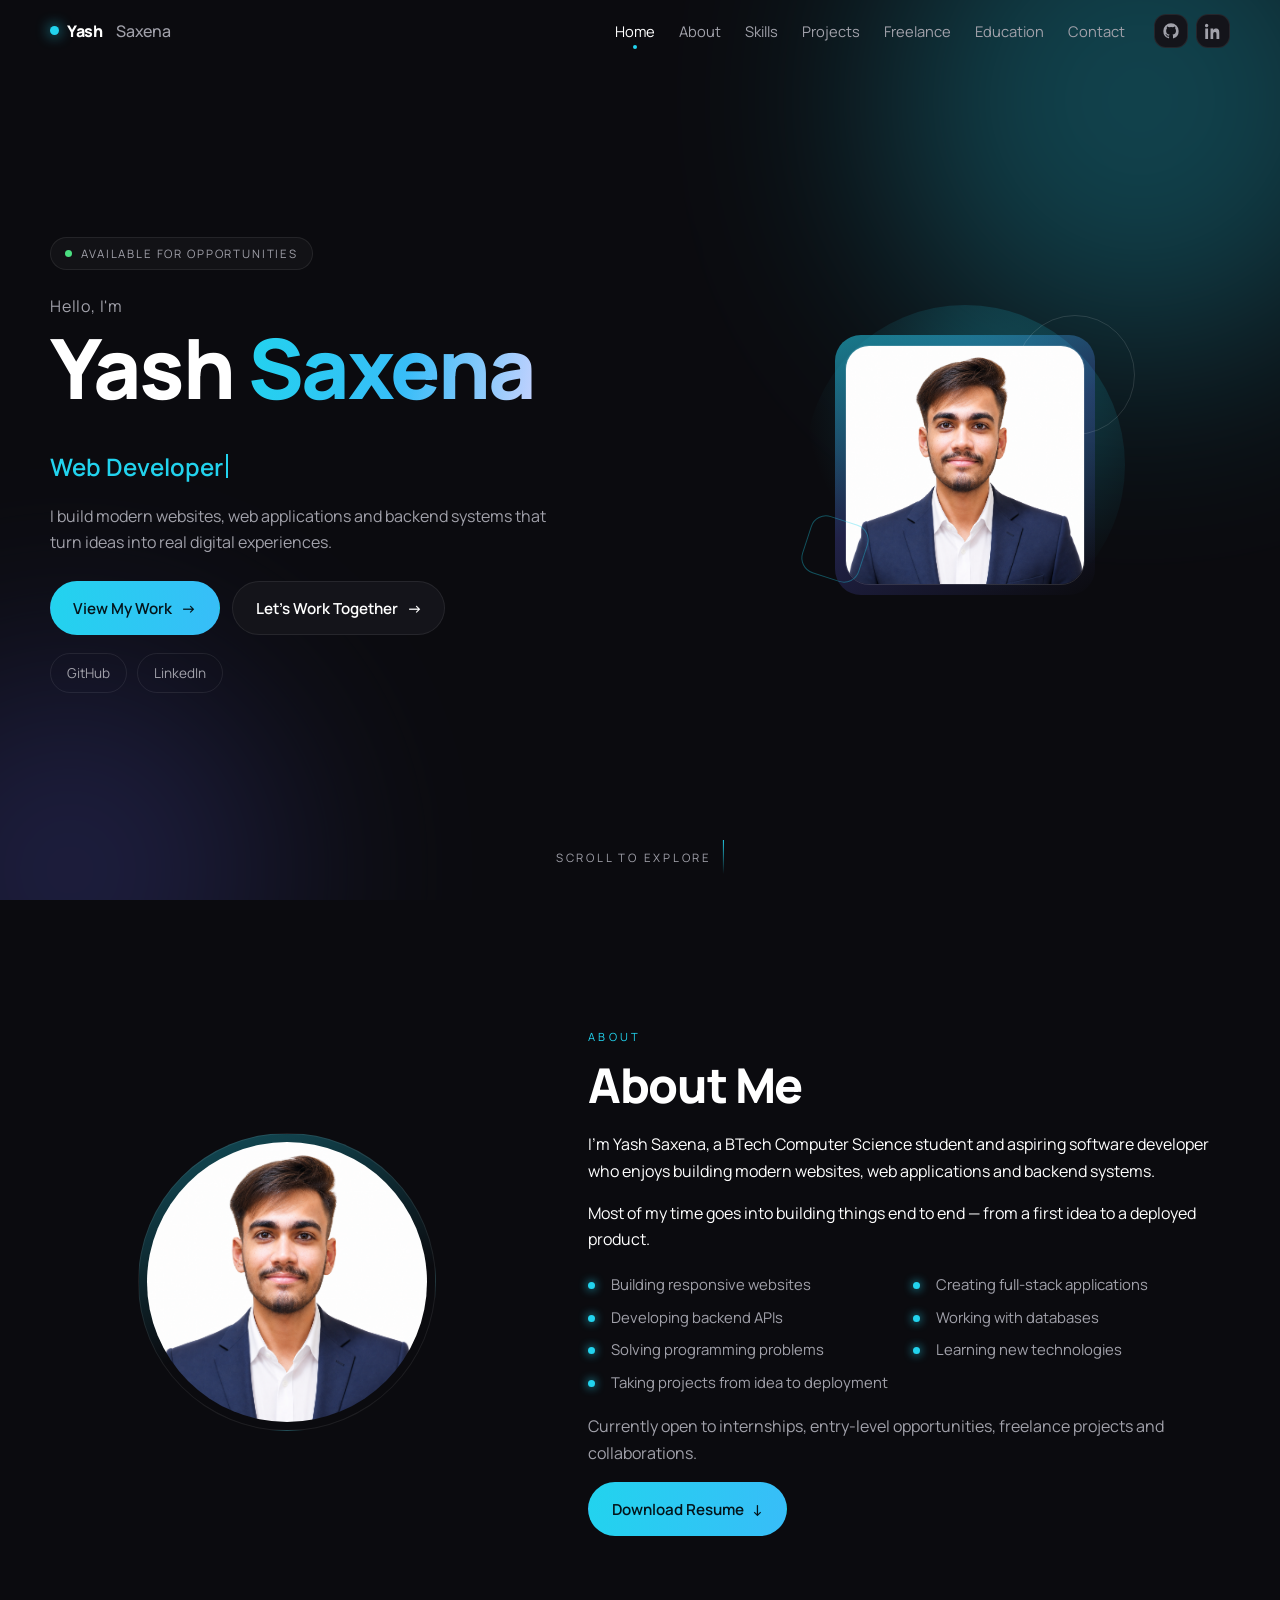
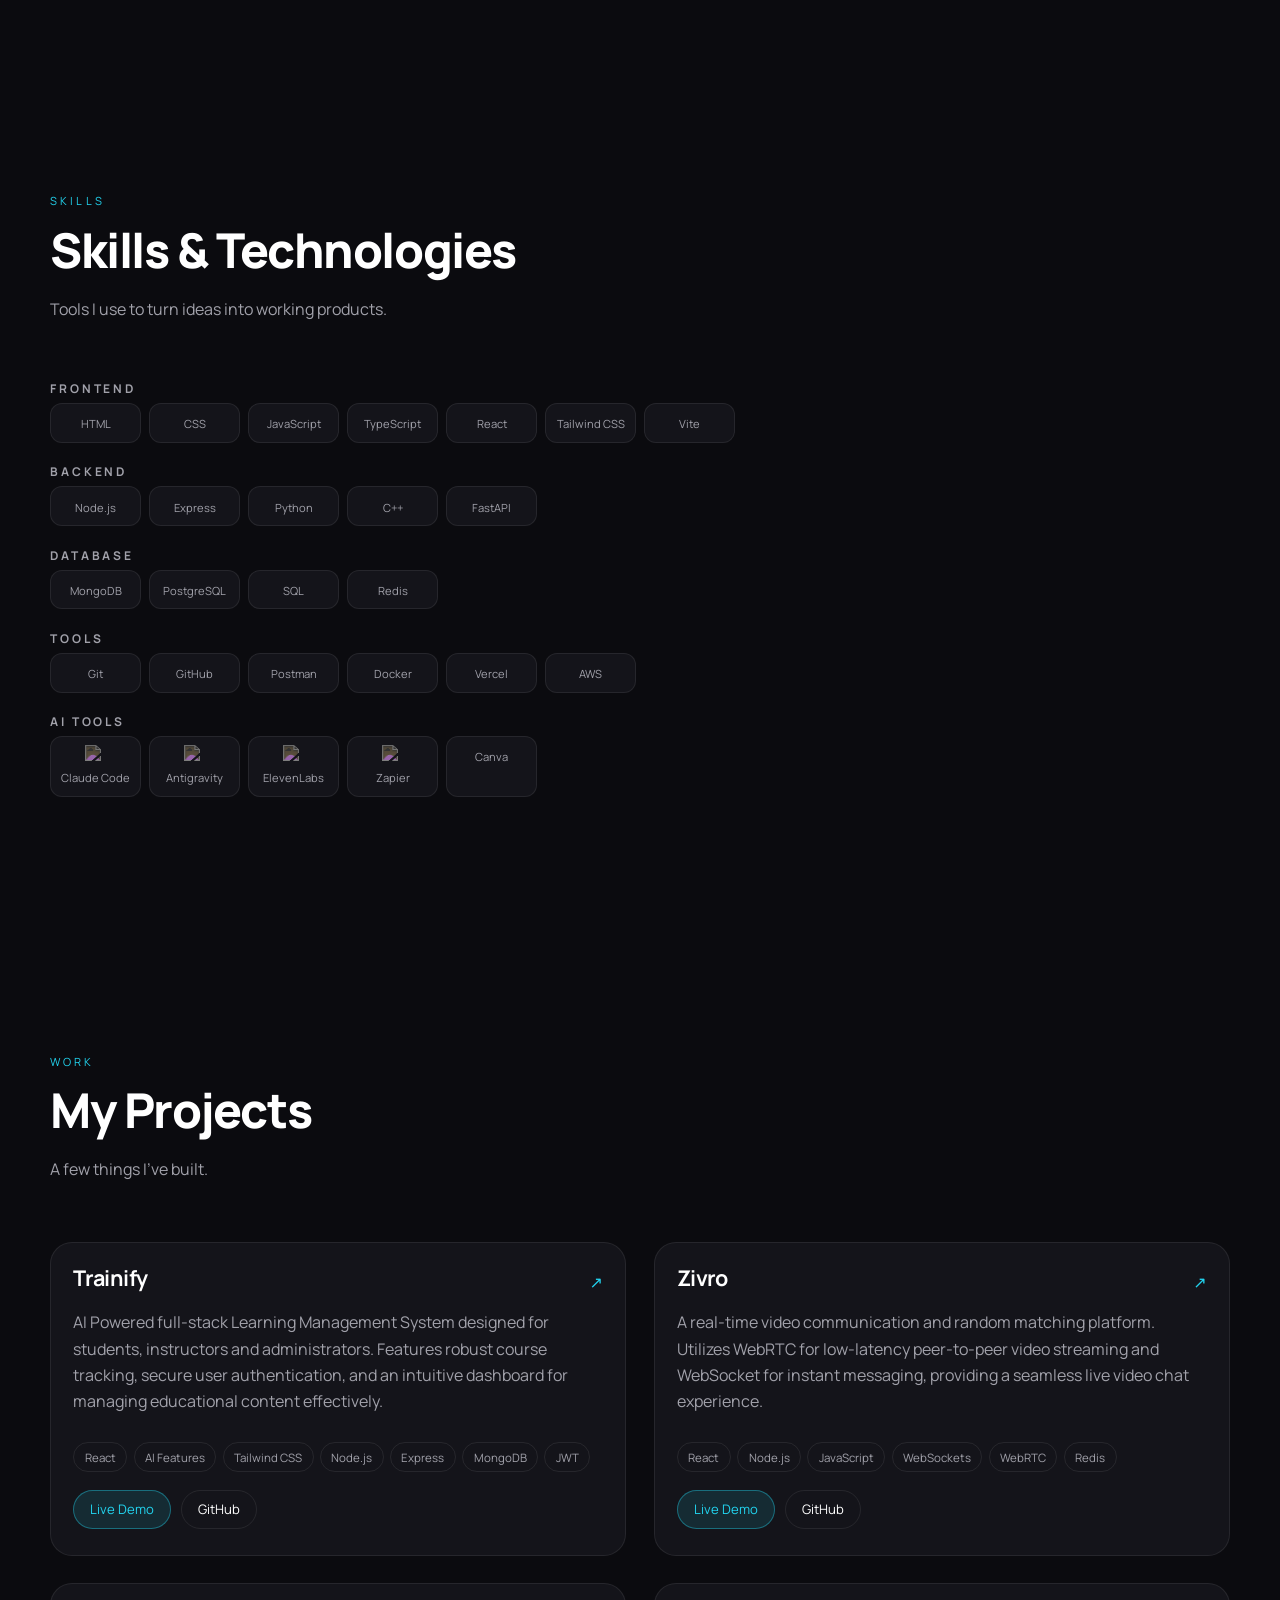
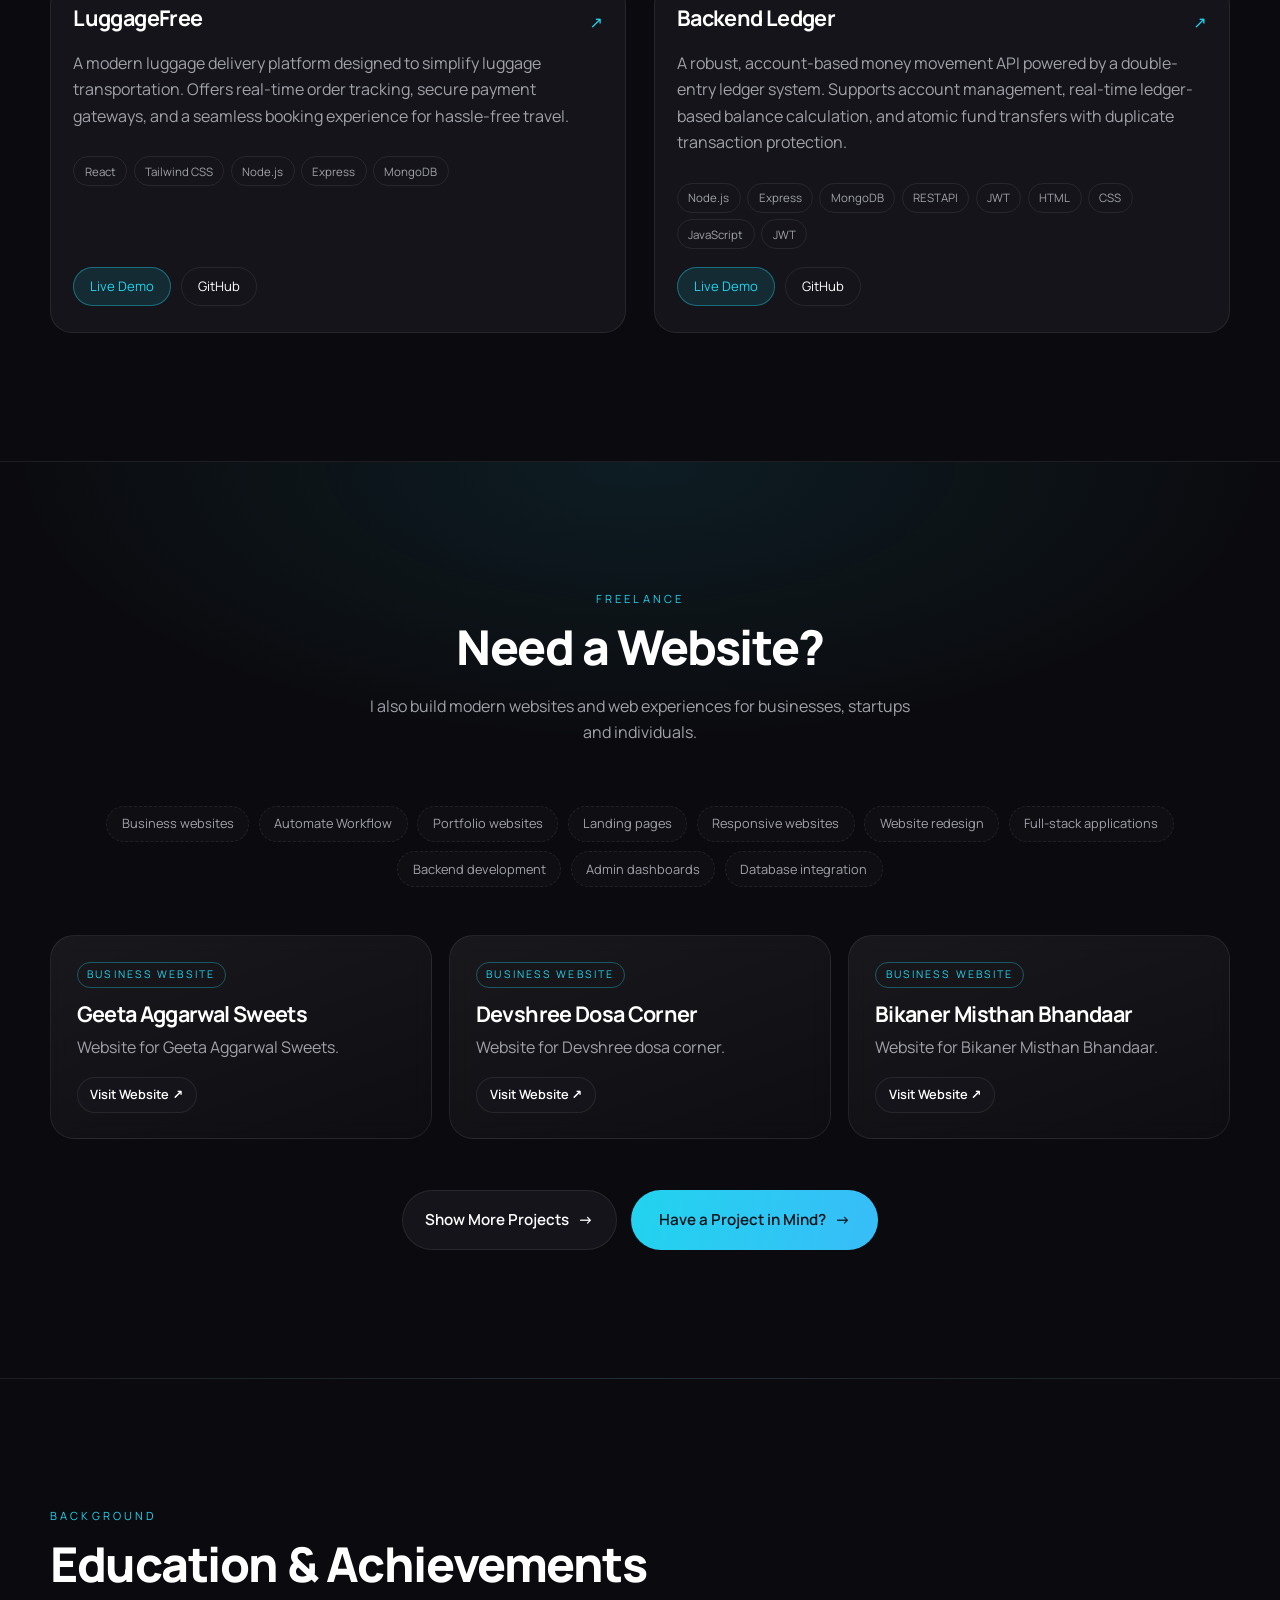
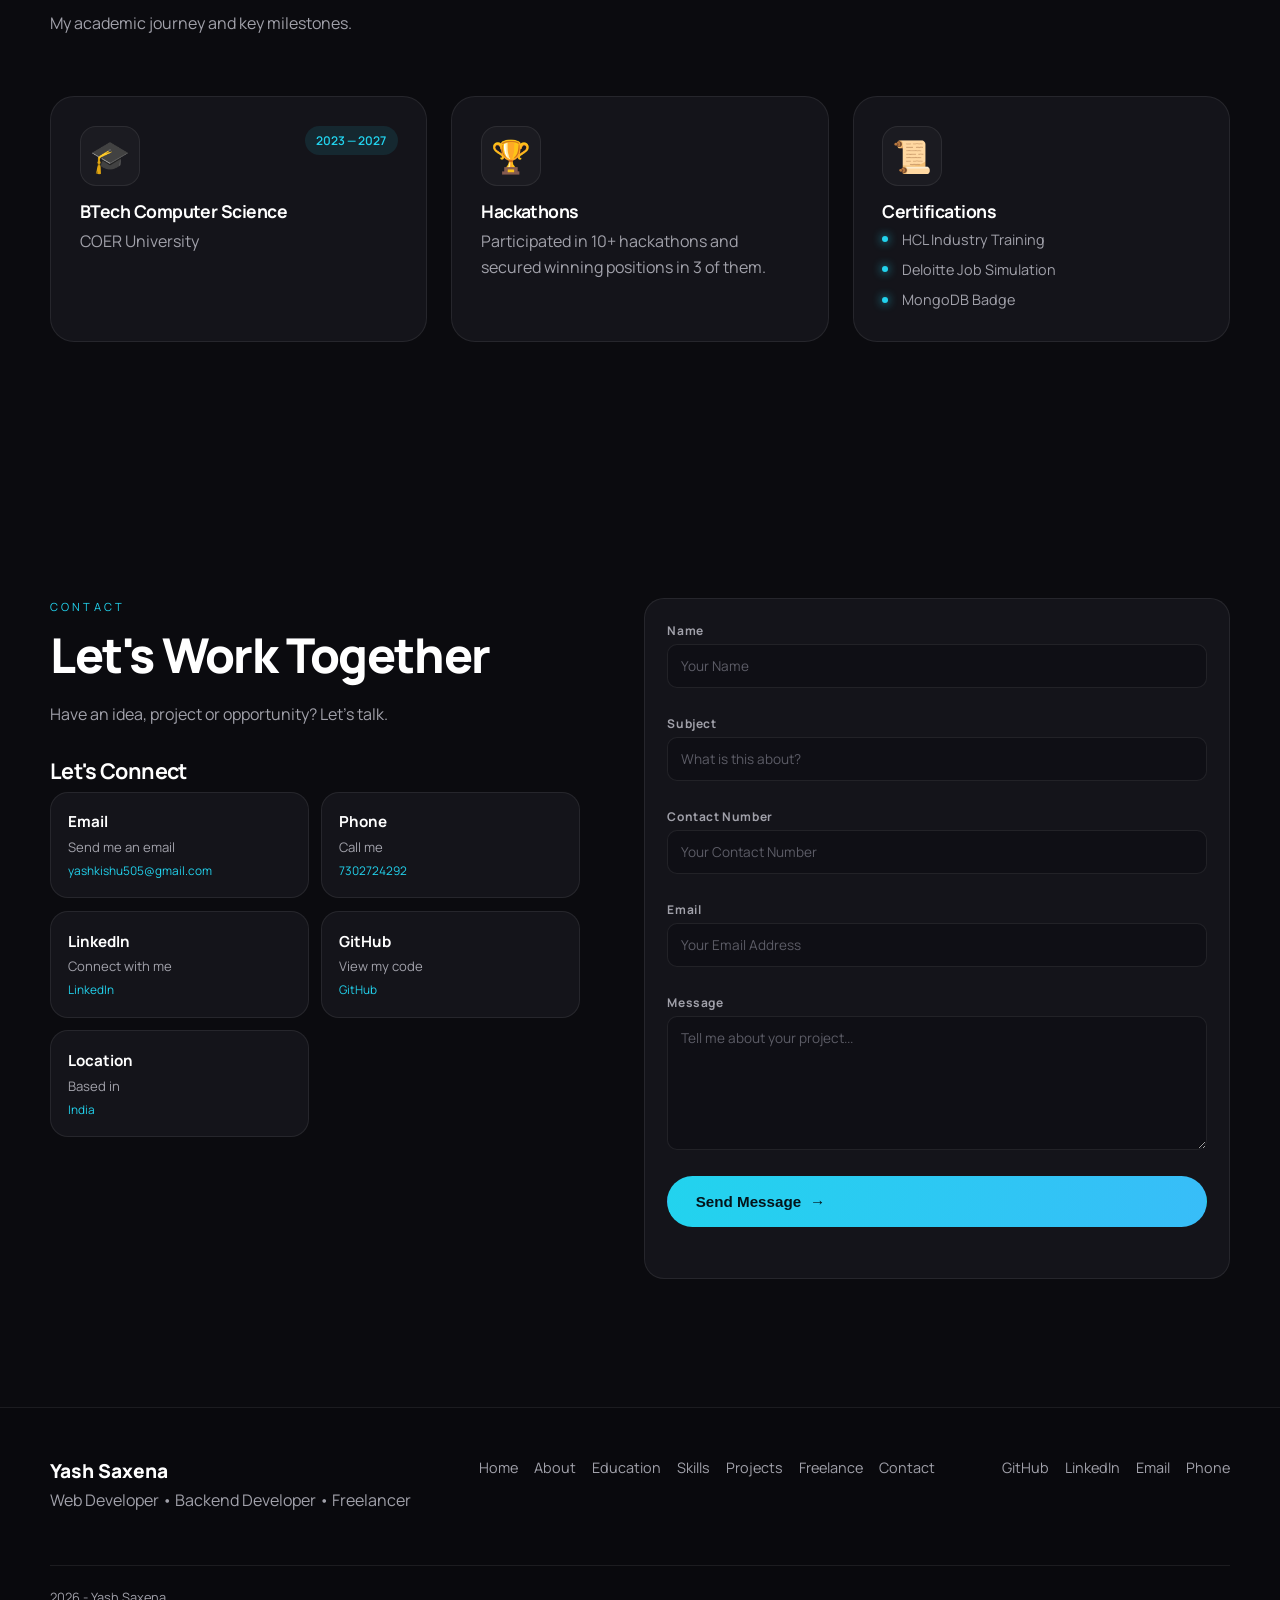
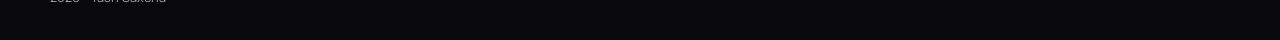
==== commit 690ab082: "Make the favicon Circular" ====
--- a/index.html
+++ b/index.html
@@ -12,7 +12,7 @@
     content="Yash Saxena, web developer, backend developer, freelancer, portfolio, BTech CSE, React, Node.js, India" />
   <meta name="robots" content="index, follow" />
   <meta name="theme-color" content="#0b0b12" />
-  <link rel="icon" type="image/png" href="assets/My_Photo.png" />
+  <link rel="icon" type="image/png" href="assets/favicon-circle.png" />
   <!-- TODO: Replace https://yashsaxena.vercel.app with your actual website URL once deployed -->
   <link rel="canonical" href="https://yashsaxena.vercel.app/" />
 
@@ -287,12 +287,11 @@
       </div>
     </div>
     <div class="container footer__bottom">
-      <span>Built with HTML, CSS &amp; JavaScript.</span>
-      <span>© 2026 Yash Saxena</span>
+      <span>2026 - Yash Saxena</span>
     </div>
   </footer>
 
   <script src="js/script.js"></script>
 </body>
 
-</html>+</html>
